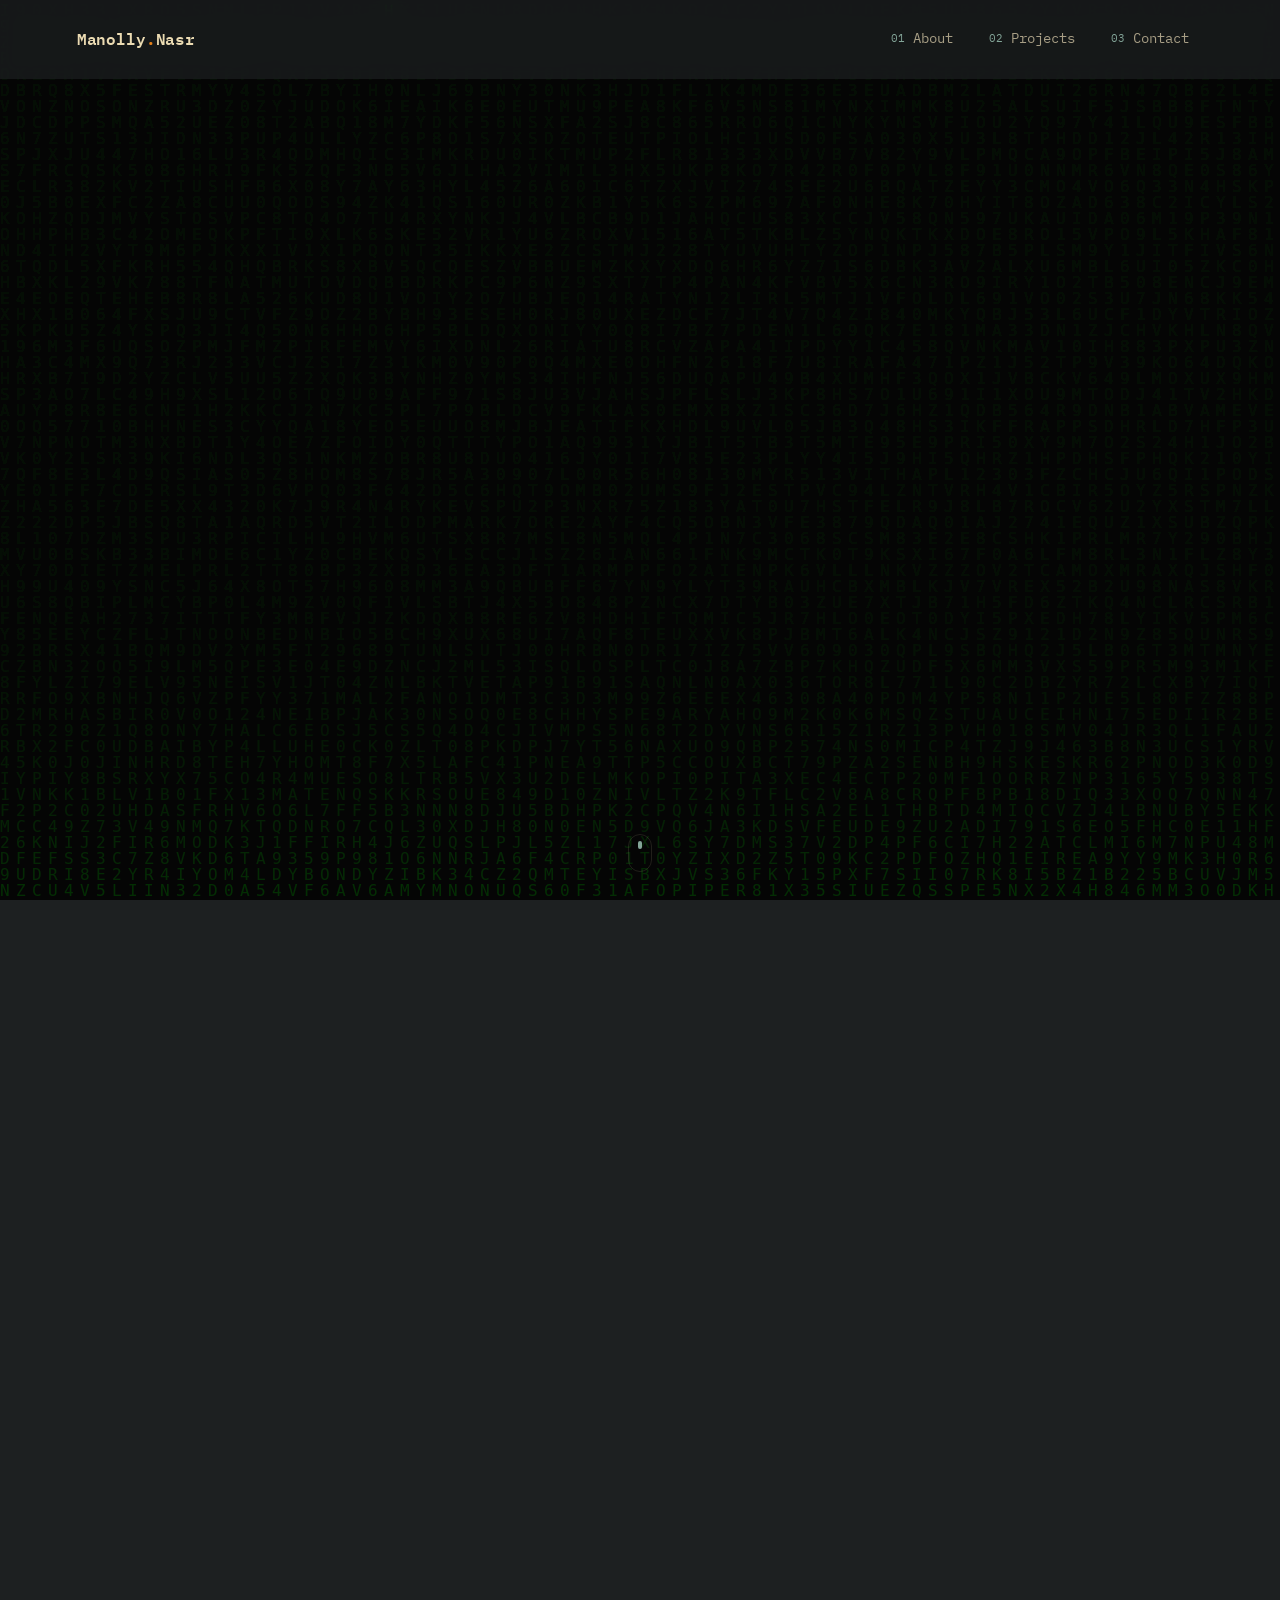
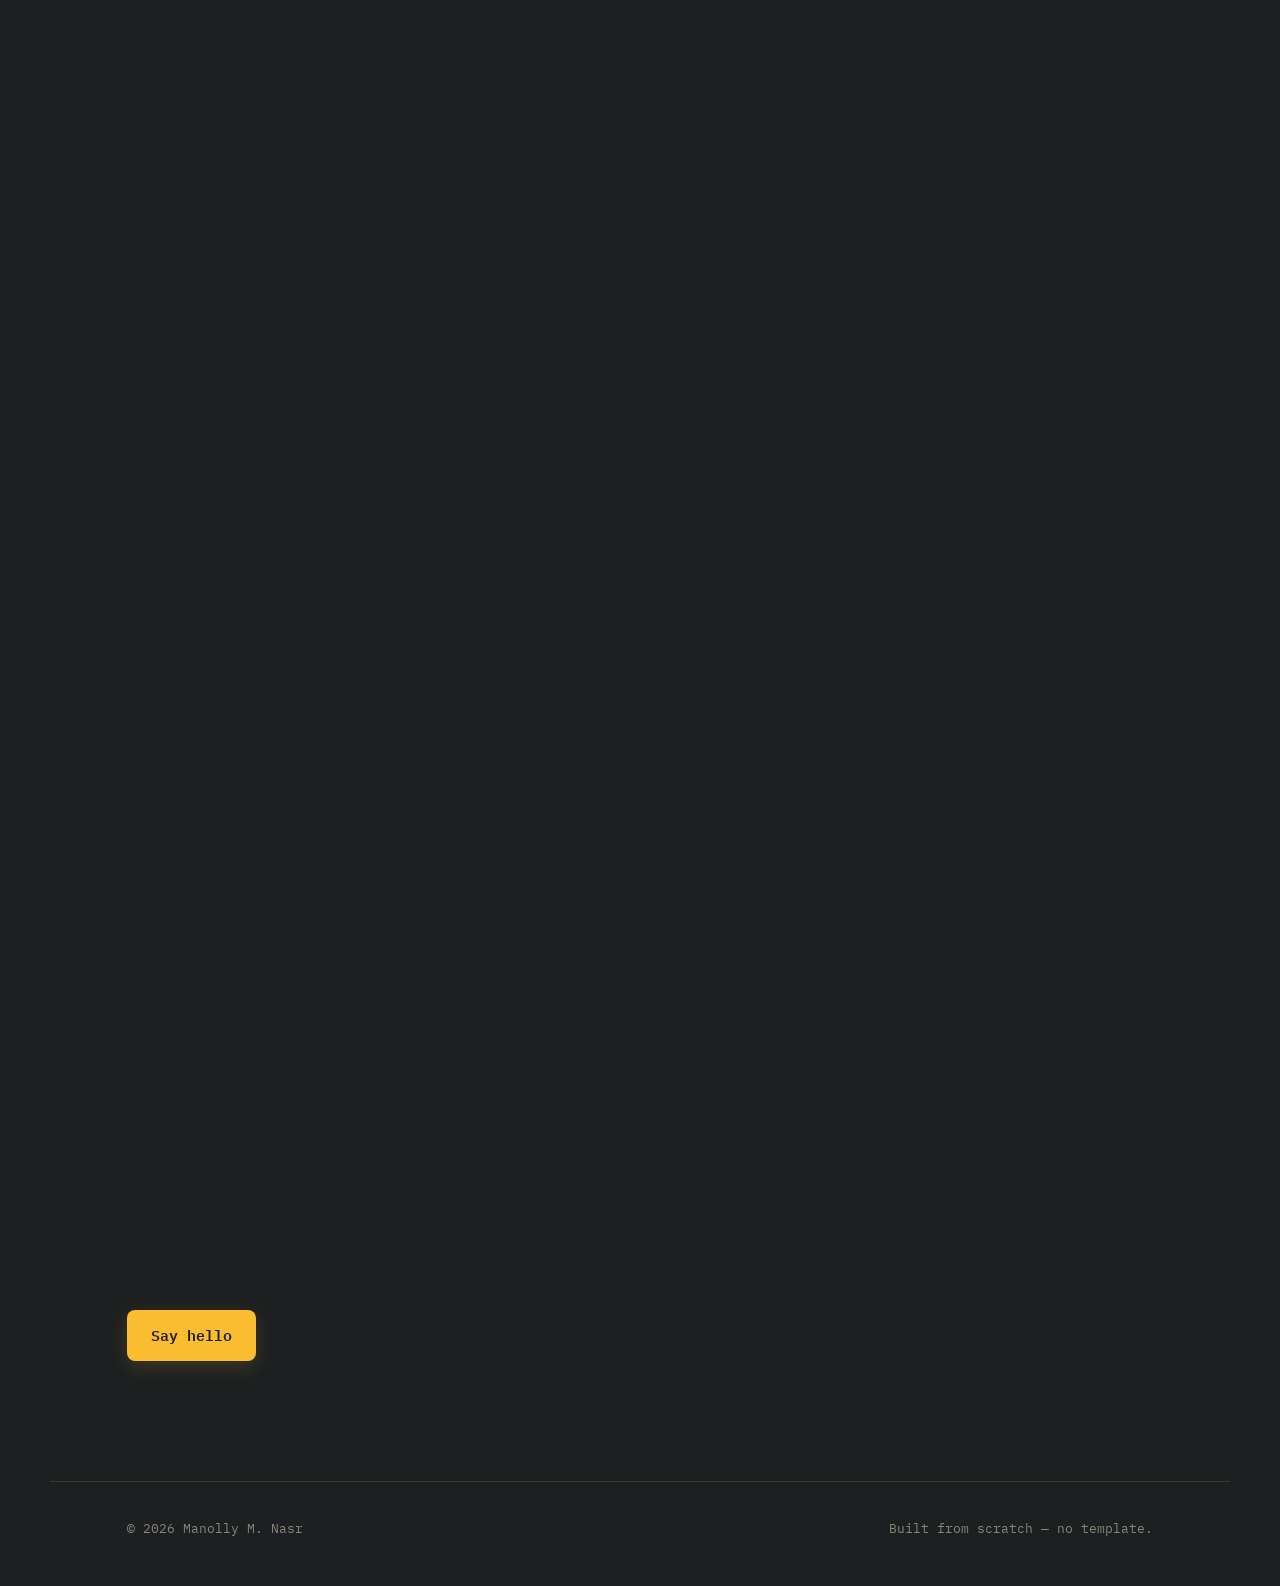
==== index.html @ 6a8e2284 "Update index.html" ====
<!DOCTYPE html>
<html lang="en">
<head>
<meta charset="UTF-8">
<meta name="viewport" content="width=device-width, initial-scale=1.0">
<title>Manolly M. Nasr — Frontend Developer</title>
<meta name="description" content="Portfolio of Manolly M. Nasr, a frontend developer focused on clean code, accessible interfaces, and interaction design.">
<link rel="preconnect" href="https://fonts.googleapis.com">
<link rel="preconnect" href="https://fonts.gstatic.com" crossorigin>
<link href="https://fonts.googleapis.com/css2?family=IBM+Plex+Mono:wght@400;500;600;700&family=IBM+Plex+Sans:wght@400;500;600&display=swap" rel="stylesheet">
<link rel="stylesheet" href="style.css">
</head>
<body>

<canvas id="bg-canvas"></canvas>

<a class="skip-link" href="#main">Skip to content</a>

<nav id="site-nav">
  <a href="#top" class="logo">Manolly<span class="accent">.</span>Nasr</a>
  <button class="nav-toggle" id="navToggle" aria-label="Toggle navigation" aria-expanded="false">
    <span></span><span></span><span></span>
  </button>
  <ul id="navLinks">
    <li><a href="#about"><span class="tag">01</span>About</a></li>
    <li><a href="#projects"><span class="tag">02</span>Projects</a></li>
    <li><a href="#contact"><span class="tag">03</span>Contact</a></li>
  </ul>
</nav>

<main id="main">

  <header class="hero" id="top">
    <div class="hero-inner">
      <div class="hero-copy" data-reveal>
        <span class="eyebrow">Frontend Developer</span>
        <h1>I build fast, accessible interfaces for the web.</h1>
        <p class="hero-sub">I'm Manolly M. Nasr. I care about the details most people never consciously notice — response time, tab order, code that still reads clearly six months later.</p>
        <div class="hero-actions">
          <a href="#projects" class="btn-primary">View my work</a>
          <a href="#contact" class="btn-ghost">Get in touch →</a>
        </div>
      </div>
      <div class="code-card" data-reveal aria-hidden="true">
        <div class="code-titlebar">
          <span class="dot red"></span><span class="dot yellow"></span><span class="dot green"></span>
          <span class="code-filename">about-me.js</span>
        </div>
        <pre class="code-body"><code><span class="c-kw">const</span> <span class="c-var">developer</span> = {
  <span class="c-prop">name</span>: <span class="c-str">"Manolly M. Nasr"</span>,
  <span class="c-prop">role</span>: <span class="c-str">"Frontend Developer"</span>,
  <span class="c-prop">focus</span>: [<span class="c-str">"React"</span>, <span class="c-str">"TypeScript"</span>, <span class="c-str">"Accessibility"</span>],
  <span class="c-prop">status</span>: <span class="c-str">"open to opportunities"</span>,
};</code><span class="cursor" aria-hidden="true"></span></pre>
      </div>
    </div>
    <div class="scroll-cue" aria-hidden="true"><span></span></div>
  </header>

  <section id="about" class="content-section">
    <div class="section-head" data-reveal>
      <span class="section-eyebrow">01 / About</span>
      <h2>A little about how I work.</h2>
    </div>

    <div class="about-grid">
      <p class="about-copy" data-reveal>
        I'm a frontend developer who enjoys turning ambiguous problems into interfaces that feel obvious in hindsight.
        I'm comfortable owning a feature end to end — from a rough design file to a component that's tested,
        responsive, and easy for the next developer to pick up. I like clean code, but I like shipping more:
        the two aren't in conflict when you're deliberate about it.
      </p>

      <div class="stack-card" data-reveal>
        <div class="code-titlebar">
          <span class="dot red"></span><span class="dot yellow"></span><span class="dot green"></span>
          <span class="code-filename">package.json</span>
        </div>
        <div class="stack-body">
          <p class="stack-label">// core stack</p>
          <ul class="tag-list">
            <li>JavaScript</li>
            <li>TypeScript</li>
            <li>React</li>
            <li>HTML5</li>
            <li>CSS / Sass</li>
            <li>Git</li>
          </ul>
          <p class="stack-label">// also comfortable with</p>
          <ul class="tag-list muted">
            <li>Node.js</li>
            <li>REST APIs</li>
            <li>Figma → code</li>
            <li>Testing (Jest)</li>
          </ul>
        </div>
      </div>
    </div>
  </section>

  <section id="projects" class="content-section">
    <div class="section-head" data-reveal>
      <span class="section-eyebrow">02 / Projects</span>
      <h2>Selected work.</h2>
      <p class="section-note">A few projects I've built or shipped. More on request.</p>
    </div>

    <div class="project-grid" data-reveal>

      <a href="M Power Company/m-power-solar.html" class="project-card">
        <div class="project-top">
          <span class="project-lang">Three.js · JS · CSS</span>
        </div>
        <h3>M Power Solar Systems</h3>
        <p>A 3D marketing site for a solar installation company, with a scroll-driven Three.js hero and a low-poly network background.</p>
        <span class="project-link">View project →</span>
      </a>
      <a href="Junelin/Junelin.html" class="project-card">
        <div class="project-top">
          <span class="project-lang">JS · CSS · HTML</span>
        </div>
        <h3>Junelin the Village</h3>
        <p>An elegant and responsive website for an event venue, featuring a dynamic gallery and smooth scroll animations.</p>
        <span class="project-link">View project →</span>
      </a>
      <a href="le paradis/paradis.html" class="project-card">
        <div class="project-top">
          <span class="project-lang">JS · CSS · HTML</span>
        </div>
        <h3>Le Paradis</h3>
        <p>A luxurious and responsive website for a fine dining restaurant, showcasing an exquisite menu and online reservation system.</p>
        <span class="project-link">View project →</span>
      </a>

  </section>

  <section id="contact" class="content-section">
    <div class="section-head" data-reveal>
      <span class="section-eyebrow">03 / Contact</span>
      <h2>Let's work together.</h2>
      <p class="section-note">Reach out directly, or find me on GitHub and LinkedIn.</p>
    </div>

    <div class="terminal-card" data-reveal>
      <div class="code-titlebar">
        <span class="dot red"></span><span class="dot yellow"></span><span class="dot green"></span>
        <span class="code-filename">contact.sh</span>
      </div>
      <div class="terminal-body">
        <p class="term-line"><span class="prompt">manolly@portfolio ~ %</span> contact --show</p>
        <p class="term-line"><span class="term-key">email</span><button class="term-value copy-btn" data-copy="manollynasr@gmail.com">manollynasr@gmail.com<span class="copy-hint">click to copy</span></button></p>
        <p class="term-line"><span class="term-key">github</span><a class="term-value" href="https://github.com/C0BRA961" target="_blank" rel="noopener">https://github.com/C0BRA961</a></p>
        <p class="term-line"><span class="term-key">linkedin</span><a class="term-value" href="https://www.linkedin.com/in/manolly-nasr-348015179/" target="_blank" rel="noopener">https://linkedin.com/in/ManollyNasr</a></p>
        <p class="term-line"><span class="prompt">manolly@portfolio ~ %</span> <span class="cursor inline" aria-hidden="true"></span></p>
      </div>
    </div>

    <a href="mailto:manollynasr@gmail.com" class="btn-primary contact-cta">Say hello</a>
  </section>
  
</main>

<footer>
  <span>© <span id="year"></span> Manolly M. Nasr</span>
  <span class="footer-note">Built from scratch — no template.</span>
</footer>

<div class="toast" id="toast" role="status" aria-live="polite">Copied to clipboard</div>

<script src="script.js"></script>
<script src="index.js"></script> 
</body>
</html>
---- style.css ----
:root{
  --bg: #1D2021;
  --bg-soft: #24272A;
  --panel: #282B2E;
  --line: rgba(235,219,178,0.12);
  --fg: #EBDBB2;
  --fg-dim: #A79E85;
  --muted: #8B8477;
  --gold: #FABD2F;
  --orange: #E5811A;
  --aqua: #83A598;
  --red: #FB4934;

  --font-display: 'IBM Plex Mono', monospace;
  --font-body: 'IBM Plex Sans', sans-serif;
  --font-mono: 'IBM Plex Mono', monospace;

  --maxw: 1180px;
}

*{margin:0; padding:0; box-sizing:border-box;}
html{scroll-behavior:smooth;}
body{
  background:var(--bg);
  color:var(--fg);
  font-family:var(--font-body);
  line-height:1.6;
  -webkit-font-smoothing:antialiased;
}
a{color:inherit; text-decoration:none;}
ul{list-style:none;}
img{max-width:100%; display:block;}

#bg-canvas {
  position: fixed;
  inset: 0;
  width: 100vw;
  height: 100vh;
  z-index: -1;
  pointer-events: none;
}

::selection{background:var(--gold); color:var(--bg);}

.skip-link{
  position:absolute; left:-9999px; top:0;
  background:var(--gold); color:var(--bg);
  padding:10px 16px; font-family:var(--font-mono); font-size:13px;
  z-index:200;
}
.skip-link:focus{left:16px; top:16px;}

:focus-visible{
  outline:2px solid var(--aqua);
  outline-offset:3px;
  border-radius:3px;
}

/* ---------- NAV ---------- */
#site-nav{
  position:fixed; top:0; left:0; right:0; z-index:100;
  display:flex; align-items:center; justify-content:space-between;
  padding:20px 6vw;
  background:rgba(29,32,33,0.7);
  backdrop-filter:blur(10px);
  -webkit-backdrop-filter:blur(10px);
  border-bottom:1px solid transparent;
  transition:border-color .3s ease, background .3s ease;
}
#site-nav.scrolled{
  border-bottom-color:var(--line);
  background:rgba(29,32,33,0.92);
}
.logo{
  font-family:var(--font-mono);
  font-weight:600;
  font-size:16px;
  letter-spacing:-0.01em;
}
.logo .accent{color:var(--orange);}

#navLinks{display:flex; gap:8px;}
#navLinks a{
  font-family:var(--font-mono);
  font-size:13.5px;
  color:var(--fg-dim);
  padding:8px 14px;
  border-radius:6px;
  display:flex; align-items:center; gap:8px;
  transition:color .2s ease, background .2s ease;
}
#navLinks a:hover{color:var(--fg); background:rgba(235,219,178,0.06);}
#navLinks .tag{color:var(--aqua); font-size:11px;}

.nav-toggle{
  display:none;
  flex-direction:column; gap:5px;
  background:none; border:none; cursor:pointer;
  padding:6px;
}
.nav-toggle span{width:22px; height:2px; background:var(--fg); display:block; transition:transform .25s ease, opacity .25s ease;}

@media (max-width:800px){
  .nav-toggle{display:flex;}
  #navLinks{
    position:fixed; top:64px; right:0; left:0;
    background:var(--bg-soft);
    flex-direction:column; gap:0;
    padding:12px 6vw 20px;
    border-bottom:1px solid var(--line);
    transform:translateY(-8px);
    opacity:0;
    pointer-events:none;
    transition:opacity .2s ease, transform .2s ease;
  }
  #navLinks.open{opacity:1; transform:translateY(0); pointer-events:auto;}
  #navLinks li{width:100%;}
  #navLinks a{padding:12px 6px;}
}

/* ---------- HERO ---------- */
.hero{
  min-height:100vh;
  display:flex;
  flex-direction:column;
  justify-content:center;
  padding:120px 6vw 60px;
  position:relative;
}
.hero-inner{
  max-width:var(--maxw);
  margin:0 auto;
  width:100%;
  display:grid;
  grid-template-columns:1.1fr 1fr;
  gap:64px;
  align-items:center;
}
.eyebrow{
  font-family:var(--font-mono);
  font-size:12.5px;
  letter-spacing:0.14em;
  text-transform:uppercase;
  color:var(--aqua);
  display:block;
  margin-bottom:22px;
}
h1{
  font-family:var(--font-display);
  font-weight:600;
  font-size:clamp(32px, 4.4vw, 54px);
  line-height:1.15;
  letter-spacing:-0.01em;
  margin-bottom:22px;
}
.hero-sub{
  font-size:16.5px;
  color:var(--fg-dim);
  max-width:460px;
  margin-bottom:36px;
}
.hero-actions{display:flex; gap:16px; flex-wrap:wrap;}

.btn-primary{
  font-family:var(--font-mono);
  font-weight:600;
  font-size:14.5px;
  background:var(--gold);
  color:var(--bg);
  padding:14px 24px;
  border-radius:8px;
  display:inline-block;
  transition:transform .2s ease, box-shadow .2s ease;
  box-shadow:0 6px 20px rgba(250,189,47,0.15);
}
.btn-primary:hover{transform:translateY(-2px); box-shadow:0 10px 26px rgba(250,189,47,0.25);}

.btn-ghost{
  font-family:var(--font-mono);
  font-size:14.5px;
  color:var(--fg);
  padding:14px 6px;
  border-bottom:1px solid var(--line);
  transition:border-color .2s ease, color .2s ease;
}
.btn-ghost:hover{border-color:var(--aqua); color:var(--aqua);}

/* ---------- CODE CARD (shared chrome) ---------- */
.code-card, .stack-card, .terminal-card{
  background:var(--panel);
  border:1px solid var(--line);
  border-radius:12px;
  overflow:hidden;
  box-shadow:0 20px 60px rgba(0,0,0,0.35);
}
.code-titlebar{
  display:flex; align-items:center; gap:8px;
  padding:12px 16px;
  background:var(--bg-soft);
  border-bottom:1px solid var(--line);
}
.dot{width:10px; height:10px; border-radius:50%;}
.dot.red{background:var(--red); opacity:0.75;}
.dot.yellow{background:var(--gold); opacity:0.75;}
.dot.green{background:var(--aqua); opacity:0.75;}
.code-filename{
  font-family:var(--font-mono);
  font-size:12px;
  color:var(--muted);
  margin-left:10px;
}

.code-body{
  padding:26px 22px;
  font-family:var(--font-mono);
  font-size:14px;
  line-height:1.75;
  overflow-x:auto;
  white-space:pre;
}
.c-kw{color:var(--orange);}
.c-var{color:var(--fg);}
.c-prop{color:var(--aqua);}
.c-str{color:var(--gold);}

.cursor{
  display:inline-block;
  width:8px; height:16px;
  background:var(--gold);
  margin-left:2px;
  vertical-align:middle;
  animation:blink 1.1s steps(1) infinite;
}
.cursor.inline{height:14px;}
@keyframes blink{ 50%{opacity:0;} }

@media (max-width:900px){
  .hero-inner{grid-template-columns:1fr; gap:40px;}
}

.scroll-cue{
  position:absolute; bottom:28px; left:50%; transform:translateX(-50%);
  width:24px; height:38px; border:1.5px solid var(--line); border-radius:14px;
}
.scroll-cue span{
  display:block; width:4px; height:8px; border-radius:2px;
  background:var(--aqua);
  margin:6px auto 0;
  animation:cue 1.8s ease-in-out infinite;
}
@keyframes cue{ 0%{opacity:1; transform:translateY(0);} 70%{opacity:0; transform:translateY(10px);} 100%{opacity:0;} }
@media (max-width:700px){ .scroll-cue{display:none;} }

/* ---------- SECTIONS ---------- */
.content-section{
  max-width:var(--maxw);
  margin:0 auto;
  padding:120px 6vw;
}
.section-head{margin-bottom:56px;}
.section-eyebrow{
  font-family:var(--font-mono);
  font-size:12.5px;
  letter-spacing:0.14em;
  text-transform:uppercase;
  color:var(--aqua);
  display:block;
  margin-bottom:14px;
}
.content-section h2{
  font-family:var(--font-display);
  font-weight:600;
  font-size:clamp(26px, 3.2vw, 38px);
  margin-bottom:10px;
}
.section-note{color:var(--fg-dim); font-size:15px; max-width:440px;}

/* ---------- ABOUT ---------- */
.about-grid{
  display:grid;
  grid-template-columns:1fr 1fr;
  gap:48px;
  align-items:start;
}
.about-copy{font-size:16px; color:var(--fg-dim); max-width:480px;}
.stack-body{padding:22px;}
.stack-label{
  font-family:var(--font-mono);
  font-size:12px;
  color:var(--muted);
  margin-bottom:12px;
}
.stack-body .stack-label:not(:first-child){margin-top:20px;}
.tag-list{display:flex; flex-wrap:wrap; gap:8px;}
.tag-list li{
  font-family:var(--font-mono);
  font-size:12.5px;
  padding:6px 12px;
  border-radius:6px;
  background:rgba(131,165,152,0.12);
  color:var(--aqua);
  border:1px solid rgba(131,165,152,0.25);
}
.tag-list.muted li{
  background:rgba(235,219,178,0.05);
  color:var(--fg-dim);
  border-color:var(--line);
}
@media (max-width:800px){ .about-grid{grid-template-columns:1fr;} }

/* ---------- PROJECTS ---------- */
.project-grid{
  display:grid;
  grid-template-columns:repeat(3, 1fr);
  gap:22px;
}
.project-card{
  background:var(--panel);
  border:1px solid var(--line);
  border-radius:12px;
  padding:26px;
  display:flex; flex-direction:column;
  transition:border-color .25s ease, transform .25s ease;
}
.project-card:not(.placeholder){cursor:pointer;}
.project-card:not(.placeholder):hover{
  border-color:rgba(250,189,47,0.4);
  transform:translateY(-4px);
}
.project-top{margin-bottom:20px;}
.project-lang{
  font-family:var(--font-mono);
  font-size:11.5px;
  color:var(--gold);
  letter-spacing:0.02em;
}
.project-card h3{
  font-family:var(--font-display);
  font-size:18px;
  font-weight:600;
  margin-bottom:10px;
}
.project-card p{
  font-size:14px;
  color:var(--fg-dim);
  line-height:1.6;
  flex:1;
}
.project-link{
  font-family:var(--font-mono);
  font-size:13px;
  color:var(--aqua);
  margin-top:18px;
}
.project-card.placeholder{
  border-style:dashed;
  border-color:var(--line);
}
.project-card.placeholder .project-lang{color:var(--muted);}
.project-card.placeholder h3{color:var(--fg-dim);}

@media (max-width:900px){ .project-grid{grid-template-columns:1fr 1fr;} }
@media (max-width:620px){ .project-grid{grid-template-columns:1fr;} }

/* ---------- TERMINAL / CONTACT ---------- */
.terminal-card{max-width:640px; margin-bottom:30px;}
.terminal-body{padding:22px 24px; font-family:var(--font-mono); font-size:14px;}
.term-line{
  display:flex; align-items:center; gap:14px;
  padding:6px 0;
  flex-wrap:wrap;
}
.prompt{color:var(--aqua);}
.term-key{
  color:var(--muted);
  min-width:70px;
  display:inline-block;
}
.term-value{
  color:var(--gold);
  border:none; background:none;
  font-family:var(--font-mono);
  font-size:14px;
  cursor:pointer;
  display:inline-flex; align-items:baseline; gap:10px;
  transition:color .2s ease;
}
a.term-value:hover, button.term-value:hover{color:var(--orange);}
.copy-hint{
  font-size:10.5px;
  color:var(--muted);
  opacity:0;
  transition:opacity .2s ease;
}
.copy-btn:hover .copy-hint{opacity:1;}

.contact-cta{margin-top:6px;}

/* ---------- FOOTER ---------- */
footer{
  display:flex; justify-content:space-between; align-items:center;
  flex-wrap:wrap; gap:10px;
  padding:36px 6vw 48px;
  max-width:var(--maxw);
  margin:0 auto;
  font-family:var(--font-mono);
  font-size:12.5px;
  color:var(--muted);
  border-top:1px solid var(--line);
}

/* ---------- TOAST ---------- */
.toast{
  position:fixed; bottom:28px; left:50%; transform:translateX(-50%) translateY(20px);
  background:var(--panel);
  border:1px solid var(--line);
  color:var(--fg);
  font-family:var(--font-mono);
  font-size:13px;
  padding:12px 20px;
  border-radius:8px;
  opacity:0;
  pointer-events:none;
  transition:opacity .25s ease, transform .25s ease;
  z-index:300;
}
.toast.show{opacity:1; transform:translateX(-50%) translateY(0);}

/* ---------- REVEAL ---------- */
[data-reveal]{
  opacity:0;
  transform:translateY(18px);
  transition:opacity .6s ease, transform .6s ease;
}
[data-reveal].in-view{opacity:1; transform:translateY(0);}

@media (prefers-reduced-motion: reduce){
  *{animation-duration:0.001ms !important; animation-iteration-count:1 !important; transition-duration:0.001ms !important;}
  [data-reveal]{opacity:1; transform:none;}
}
.mask-3d-wrap {
  perspective: 1200px;
  display: flex;
  justify-content: center;
  align-items: center;
  padding: 4rem 0;
}

.mask-3d-img {
  width: min(480px, 80%);
  transform-style: preserve-3d;
  will-change: transform, filter, opacity;
  filter: drop-shadow(0 0 0 rgba(255, 255, 255, 0));
  opacity: 0.4;
  transform: rotateY(-35deg) rotateX(10deg) translateZ(-100px) scale(0.9);
  transition: filter 0.4s ease-out;
}

/* class JS toggles once it's fully "activated" */
.mask-3d-img.is-active {
  filter: drop-shadow(0 0 25px rgba(255, 255, 255, 0.25));
}
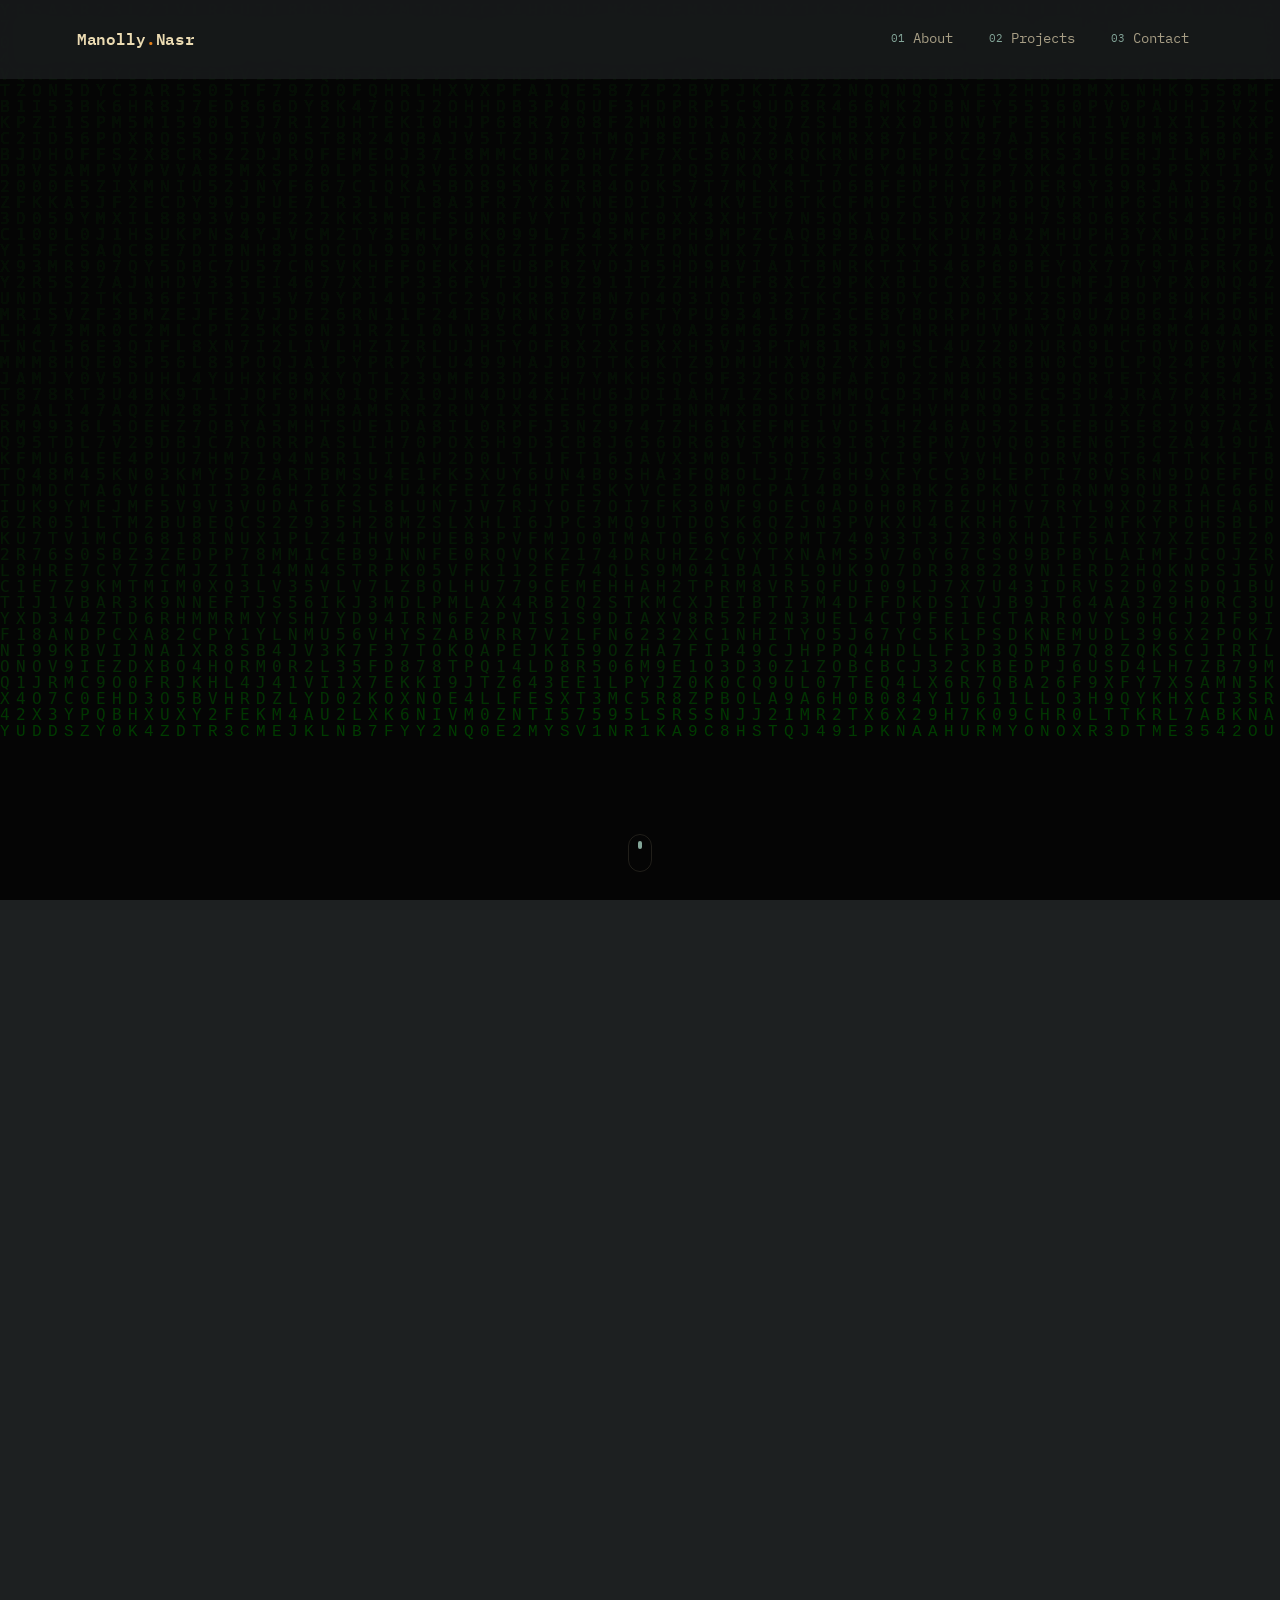
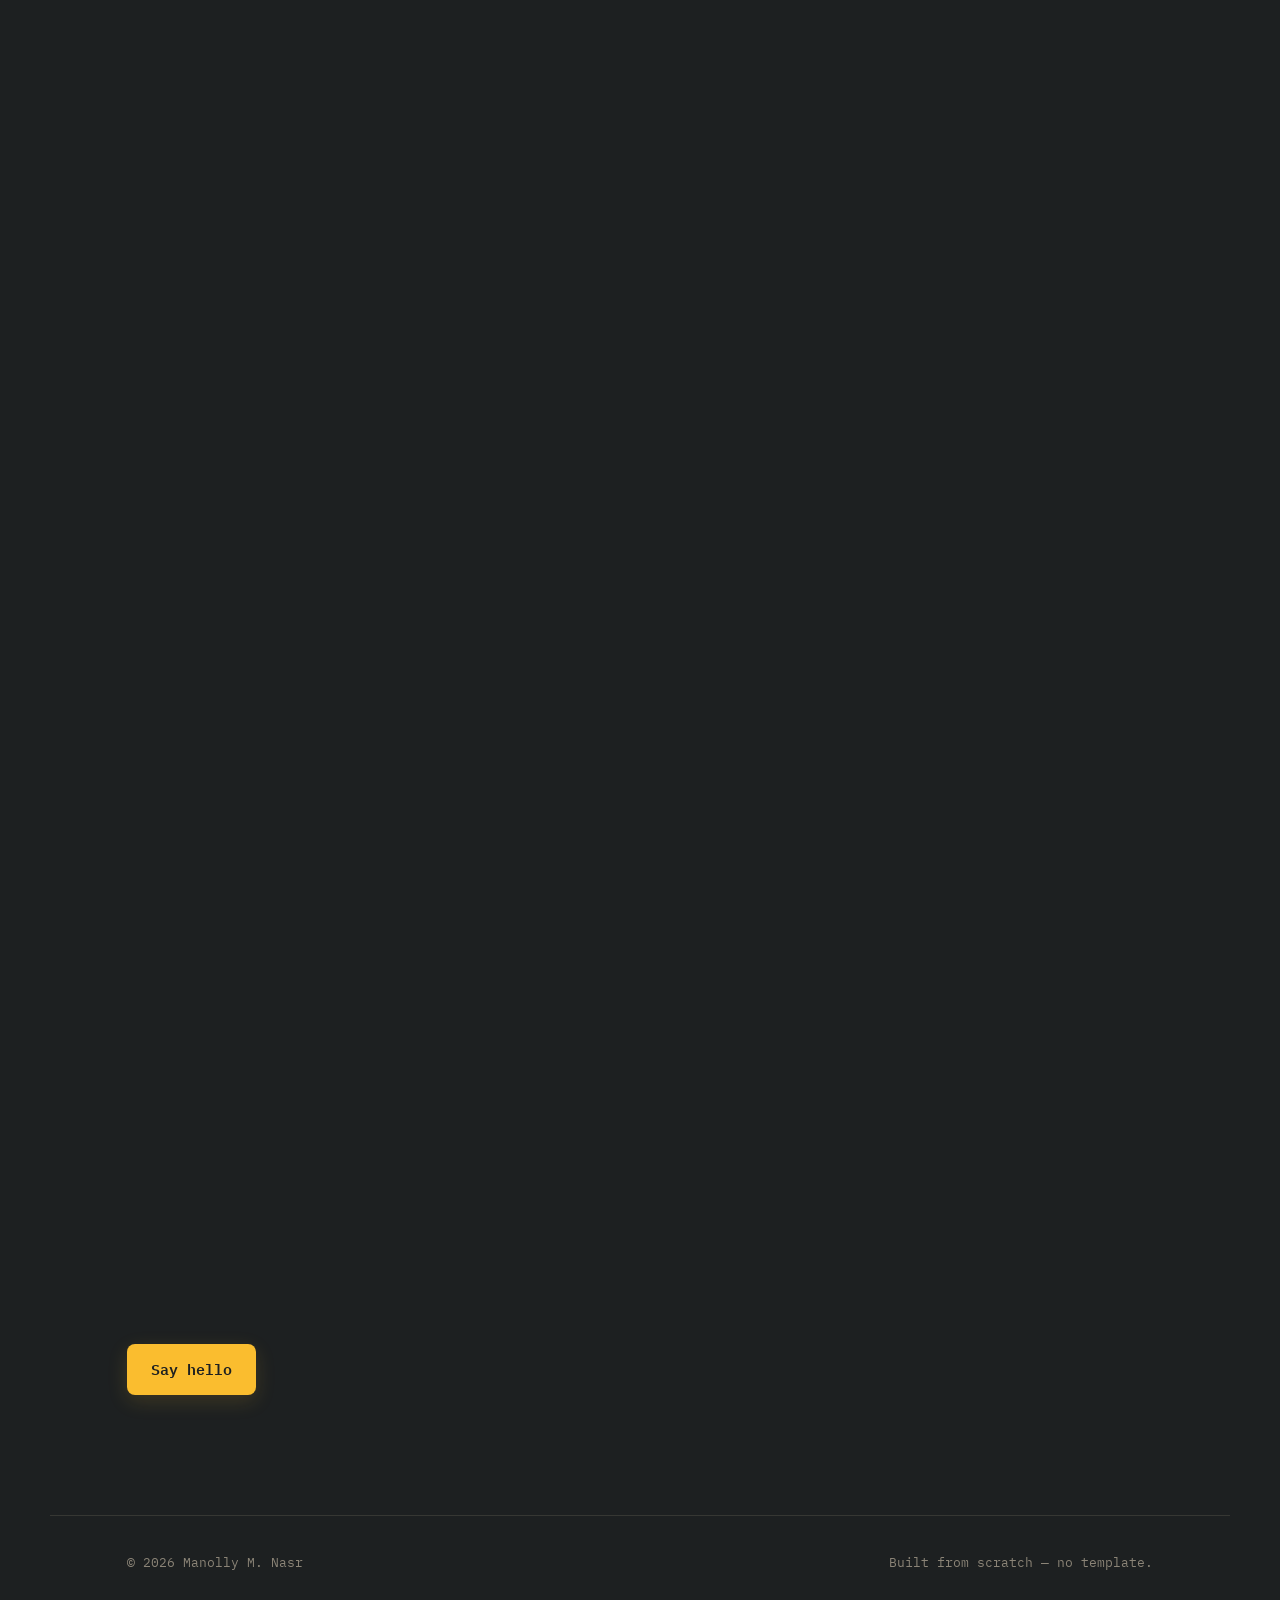
==== commit 0f43e914: "Update index.html" ====
--- a/index.html
+++ b/index.html
@@ -8,7 +8,470 @@
 <link rel="preconnect" href="https://fonts.googleapis.com">
 <link rel="preconnect" href="https://fonts.gstatic.com" crossorigin>
 <link href="https://fonts.googleapis.com/css2?family=IBM+Plex+Mono:wght@400;500;600;700&family=IBM+Plex+Sans:wght@400;500;600&display=swap" rel="stylesheet">
-<link rel="stylesheet" href="style.css">
+<style>
+  :root{
+    --bg: #1D2021;
+    --bg-soft: #24272A;
+    --panel: #282B2E;
+    --line: rgba(235,219,178,0.12);
+    --fg: #EBDBB2;
+    --fg-dim: #A79E85;
+    --muted: #8B8477;
+    --gold: #FABD2F;
+    --orange: #E5811A;
+    --aqua: #83A598;
+    --red: #FB4934;
+  
+    --font-display: 'IBM Plex Mono', monospace;
+    --font-body: 'IBM Plex Sans', sans-serif;
+    --font-mono: 'IBM Plex Mono', monospace;
+  
+    --maxw: 1180px;
+  }
+  
+  *{margin:0; padding:0; box-sizing:border-box;}
+  html{scroll-behavior:smooth;}
+  body{
+    background:var(--bg);
+    color:var(--fg);
+    font-family:var(--font-body);
+    line-height:1.6;
+    -webkit-font-smoothing:antialiased;
+  }
+  a{color:inherit; text-decoration:none;}
+  ul{list-style:none;}
+  img{max-width:100%; display:block;}
+  
+  #bg-canvas {
+    position: fixed;
+    inset: 0;
+    width: 100vw;
+    height: 100vh;
+    z-index: -1;
+    pointer-events: none;
+  }
+  
+  ::selection{background:var(--gold); color:var(--bg);}
+  
+  .skip-link{
+    position:absolute; left:-9999px; top:0;
+    background:var(--gold); color:var(--bg);
+    padding:10px 16px; font-family:var(--font-mono); font-size:13px;
+    z-index:200;
+  }
+  .skip-link:focus{left:16px; top:16px;}
+  
+  :focus-visible{
+    outline:2px solid var(--aqua);
+    outline-offset:3px;
+    border-radius:3px;
+  }
+  
+  /* ---------- NAV ---------- */
+  #site-nav{
+    position:fixed; top:0; left:0; right:0; z-index:100;
+    display:flex; align-items:center; justify-content:space-between;
+    padding:20px 6vw;
+    background:rgba(29,32,33,0.7);
+    backdrop-filter:blur(10px);
+    -webkit-backdrop-filter:blur(10px);
+    border-bottom:1px solid transparent;
+    transition:border-color .3s ease, background .3s ease;
+  }
+  #site-nav.scrolled{
+    border-bottom-color:var(--line);
+    background:rgba(29,32,33,0.92);
+  }
+  .logo{
+    font-family:var(--font-mono);
+    font-weight:600;
+    font-size:16px;
+    letter-spacing:-0.01em;
+  }
+  .logo .accent{color:var(--orange);}
+  
+  #navLinks{display:flex; gap:8px;}
+  #navLinks a{
+    font-family:var(--font-mono);
+    font-size:13.5px;
+    color:var(--fg-dim);
+    padding:8px 14px;
+    border-radius:6px;
+    display:flex; align-items:center; gap:8px;
+    transition:color .2s ease, background .2s ease;
+  }
+  #navLinks a:hover{color:var(--fg); background:rgba(235,219,178,0.06);}
+  #navLinks .tag{color:var(--aqua); font-size:11px;}
+  
+  .nav-toggle{
+    display:none;
+    flex-direction:column; gap:5px;
+    background:none; border:none; cursor:pointer;
+    padding:6px;
+  }
+  .nav-toggle span{width:22px; height:2px; background:var(--fg); display:block; transition:transform .25s ease, opacity .25s ease;}
+  
+  @media (max-width:800px){
+    .nav-toggle{display:flex;}
+    #navLinks{
+      position:fixed; top:64px; right:0; left:0;
+      background:var(--bg-soft);
+      flex-direction:column; gap:0;
+      padding:12px 6vw 20px;
+      border-bottom:1px solid var(--line);
+      transform:translateY(-8px);
+      opacity:0;
+      pointer-events:none;
+      transition:opacity .2s ease, transform .2s ease;
+    }
+    #navLinks.open{opacity:1; transform:translateY(0); pointer-events:auto;}
+    #navLinks li{width:100%;}
+    #navLinks a{padding:12px 6px;}
+  }
+  
+  /* ---------- HERO ---------- */
+  .hero{
+    min-height:100vh;
+    display:flex;
+    flex-direction:column;
+    justify-content:center;
+    padding:120px 6vw 60px;
+    position:relative;
+  }
+  .hero-inner{
+    max-width:var(--maxw);
+    margin:0 auto;
+    width:100%;
+    display:grid;
+    grid-template-columns:1.1fr 1fr;
+    gap:64px;
+    align-items:center;
+  }
+  .eyebrow{
+    font-family:var(--font-mono);
+    font-size:12.5px;
+    letter-spacing:0.14em;
+    text-transform:uppercase;
+    color:var(--aqua);
+    display:block;
+    margin-bottom:22px;
+  }
+  h1{
+    font-family:var(--font-display);
+    font-weight:600;
+    font-size:clamp(32px, 4.4vw, 54px);
+    line-height:1.15;
+    letter-spacing:-0.01em;
+    margin-bottom:22px;
+  }
+  .hero-sub{
+    font-size:16.5px;
+    color:var(--fg-dim);
+    max-width:460px;
+    margin-bottom:36px;
+  }
+  .hero-actions{display:flex; gap:16px; flex-wrap:wrap;}
+  
+  .btn-primary{
+    font-family:var(--font-mono);
+    font-weight:600;
+    font-size:14.5px;
+    background:var(--gold);
+    color:var(--bg);
+    padding:14px 24px;
+    border-radius:8px;
+    display:inline-block;
+    transition:transform .2s ease, box-shadow .2s ease;
+    box-shadow:0 6px 20px rgba(250,189,47,0.15);
+  }
+  .btn-primary:hover{transform:translateY(-2px); box-shadow:0 10px 26px rgba(250,189,47,0.25);}
+  
+  .btn-ghost{
+    font-family:var(--font-mono);
+    font-size:14.5px;
+    color:var(--fg);
+    padding:14px 6px;
+    border-bottom:1px solid var(--line);
+    transition:border-color .2s ease, color .2s ease;
+  }
+  .btn-ghost:hover{border-color:var(--aqua); color:var(--aqua);}
+  
+  /* ---------- CODE CARD (shared chrome) ---------- */
+  .code-card, .stack-card, .terminal-card{
+    background:var(--panel);
+    border:1px solid var(--line);
+    border-radius:12px;
+    overflow:hidden;
+    box-shadow:0 20px 60px rgba(0,0,0,0.35);
+  }
+  .code-titlebar{
+    display:flex; align-items:center; gap:8px;
+    padding:12px 16px;
+    background:var(--bg-soft);
+    border-bottom:1px solid var(--line);
+  }
+  .dot{width:10px; height:10px; border-radius:50%;}
+  .dot.red{background:var(--red); opacity:0.75;}
+  .dot.yellow{background:var(--gold); opacity:0.75;}
+  .dot.green{background:var(--aqua); opacity:0.75;}
+  .code-filename{
+    font-family:var(--font-mono);
+    font-size:12px;
+    color:var(--muted);
+    margin-left:10px;
+  }
+  
+  .code-body{
+    padding:26px 22px;
+    font-family:var(--font-mono);
+    font-size:14px;
+    line-height:1.75;
+    overflow-x:auto;
+    white-space:pre;
+  }
+  .c-kw{color:var(--orange);}
+  .c-var{color:var(--fg);}
+  .c-prop{color:var(--aqua);}
+  .c-str{color:var(--gold);}
+  
+  .cursor{
+    display:inline-block;
+    width:8px; height:16px;
+    background:var(--gold);
+    margin-left:2px;
+    vertical-align:middle;
+    animation:blink 1.1s steps(1) infinite;
+  }
+  .cursor.inline{height:14px;}
+  @keyframes blink{ 50%{opacity:0;} }
+  
+  @media (max-width:900px){
+    .hero-inner{grid-template-columns:1fr; gap:40px;}
+  }
+  
+  .scroll-cue{
+    position:absolute; bottom:28px; left:50%; transform:translateX(-50%);
+    width:24px; height:38px; border:1.5px solid var(--line); border-radius:14px;
+  }
+  .scroll-cue span{
+    display:block; width:4px; height:8px; border-radius:2px;
+    background:var(--aqua);
+    margin:6px auto 0;
+    animation:cue 1.8s ease-in-out infinite;
+  }
+  @keyframes cue{ 0%{opacity:1; transform:translateY(0);} 70%{opacity:0; transform:translateY(10px);} 100%{opacity:0;} }
+  @media (max-width:700px){ .scroll-cue{display:none;} }
+  
+  /* ---------- SECTIONS ---------- */
+  .content-section{
+    max-width:var(--maxw);
+    margin:0 auto;
+    padding:120px 6vw;
+  }
+  .section-head{margin-bottom:56px;}
+  .section-eyebrow{
+    font-family:var(--font-mono);
+    font-size:12.5px;
+    letter-spacing:0.14em;
+    text-transform:uppercase;
+    color:var(--aqua);
+    display:block;
+    margin-bottom:14px;
+  }
+  .content-section h2{
+    font-family:var(--font-display);
+    font-weight:600;
+    font-size:clamp(26px, 3.2vw, 38px);
+    margin-bottom:10px;
+  }
+  .section-note{color:var(--fg-dim); font-size:15px; max-width:440px;}
+  
+  /* ---------- ABOUT ---------- */
+  .about-grid{
+    display:grid;
+    grid-template-columns:1fr 1fr;
+    gap:48px;
+    align-items:start;
+  }
+  .about-copy{font-size:16px; color:var(--fg-dim); max-width:480px;}
+  .stack-body{padding:22px;}
+  .stack-label{
+    font-family:var(--font-mono);
+    font-size:12px;
+    color:var(--muted);
+    margin-bottom:12px;
+  }
+  .stack-body .stack-label:not(:first-child){margin-top:20px;}
+  .tag-list{display:flex; flex-wrap:wrap; gap:8px;}
+  .tag-list li{
+    font-family:var(--font-mono);
+    font-size:12.5px;
+    padding:6px 12px;
+    border-radius:6px;
+    background:rgba(131,165,152,0.12);
+    color:var(--aqua);
+    border:1px solid rgba(131,165,152,0.25);
+  }
+  .tag-list.muted li{
+    background:rgba(235,219,178,0.05);
+    color:var(--fg-dim);
+    border-color:var(--line);
+  }
+  @media (max-width:800px){ .about-grid{grid-template-columns:1fr;} }
+  
+  /* ---------- PROJECTS ---------- */
+  .project-grid{
+    display:grid;
+    grid-template-columns:repeat(3, 1fr);
+    gap:22px;
+  }
+  .project-card{
+    background:var(--panel);
+    border:1px solid var(--line);
+    border-radius:12px;
+    padding:26px;
+    display:flex; flex-direction:column;
+    transition:border-color .25s ease, transform .25s ease;
+  }
+  .project-card:not(.placeholder){cursor:pointer;}
+  .project-card:not(.placeholder):hover{
+    border-color:rgba(250,189,47,0.4);
+    transform:translateY(-4px);
+  }
+  .project-top{margin-bottom:20px;}
+  .project-lang{
+    font-family:var(--font-mono);
+    font-size:11.5px;
+    color:var(--gold);
+    letter-spacing:0.02em;
+  }
+  .project-card h3{
+    font-family:var(--font-display);
+    font-size:18px;
+    font-weight:600;
+    margin-bottom:10px;
+  }
+  .project-card p{
+    font-size:14px;
+    color:var(--fg-dim);
+    line-height:1.6;
+    flex:1;
+  }
+  .project-link{
+    font-family:var(--font-mono);
+    font-size:13px;
+    color:var(--aqua);
+    margin-top:18px;
+  }
+  .project-card.placeholder{
+    border-style:dashed;
+    border-color:var(--line);
+  }
+  .project-card.placeholder .project-lang{color:var(--muted);}
+  .project-card.placeholder h3{color:var(--fg-dim);}
+  
+  @media (max-width:900px){ .project-grid{grid-template-columns:1fr 1fr;} }
+  @media (max-width:620px){ .project-grid{grid-template-columns:1fr;} }
+  
+  /* ---------- TERMINAL / CONTACT ---------- */
+  .terminal-card{max-width:640px; margin-bottom:30px;}
+  .terminal-body{padding:22px 24px; font-family:var(--font-mono); font-size:14px;}
+  .term-line{
+    display:flex; align-items:center; gap:14px;
+    padding:6px 0;
+    flex-wrap:wrap;
+  }
+  .prompt{color:var(--aqua);}
+  .term-key{
+    color:var(--muted);
+    min-width:70px;
+    display:inline-block;
+  }
+  .term-value{
+    color:var(--gold);
+    border:none; background:none;
+    font-family:var(--font-mono);
+    font-size:14px;
+    cursor:pointer;
+    display:inline-flex; align-items:baseline; gap:10px;
+    transition:color .2s ease;
+  }
+  a.term-value:hover, button.term-value:hover{color:var(--orange);}
+  .copy-hint{
+    font-size:10.5px;
+    color:var(--muted);
+    opacity:0;
+    transition:opacity .2s ease;
+  }
+  .copy-btn:hover .copy-hint{opacity:1;}
+  
+  .contact-cta{margin-top:6px;}
+  
+  /* ---------- FOOTER ---------- */
+  footer{
+    display:flex; justify-content:space-between; align-items:center;
+    flex-wrap:wrap; gap:10px;
+    padding:36px 6vw 48px;
+    max-width:var(--maxw);
+    margin:0 auto;
+    font-family:var(--font-mono);
+    font-size:12.5px;
+    color:var(--muted);
+    border-top:1px solid var(--line);
+  }
+  
+  /* ---------- TOAST ---------- */
+  .toast{
+    position:fixed; bottom:28px; left:50%; transform:translateX(-50%) translateY(20px);
+    background:var(--panel);
+    border:1px solid var(--line);
+    color:var(--fg);
+    font-family:var(--font-mono);
+    font-size:13px;
+    padding:12px 20px;
+    border-radius:8px;
+    opacity:0;
+    pointer-events:none;
+    transition:opacity .25s ease, transform .25s ease;
+    z-index:300;
+  }
+  .toast.show{opacity:1; transform:translateX(-50%) translateY(0);}
+  
+  /* ---------- REVEAL ---------- */
+  [data-reveal]{
+    opacity:0;
+    transform:translateY(18px);
+    transition:opacity .6s ease, transform .6s ease;
+  }
+  [data-reveal].in-view{opacity:1; transform:translateY(0);}
+  
+  @media (prefers-reduced-motion: reduce){
+    *{animation-duration:0.001ms !important; animation-iteration-count:1 !important; transition-duration:0.001ms !important;}
+    [data-reveal]{opacity:1; transform:none;}
+  }
+  .mask-3d-wrap {
+    perspective: 1200px;
+    display: flex;
+    justify-content: center;
+    align-items: center;
+    padding: 4rem 0;
+  }
+  
+  .mask-3d-img {
+    width: min(480px, 80%);
+    transform-style: preserve-3d;
+    will-change: transform, filter, opacity;
+    filter: drop-shadow(0 0 0 rgba(255, 255, 255, 0));
+    opacity: 0.4;
+    transform: rotateY(-35deg) rotateX(10deg) translateZ(-100px) scale(0.9);
+    transition: filter 0.4s ease-out;
+  }
+  
+  /* class JS toggles once it's fully "activated" */
+  .mask-3d-img.is-active {
+    filter: drop-shadow(0 0 25px rgba(255, 255, 255, 0.25));
+  }
+</style>
 </head>
 <body>
 
@@ -151,6 +614,7 @@
         <p class="term-line"><span class="term-key">email</span><button class="term-value copy-btn" data-copy="manollynasr@gmail.com">manollynasr@gmail.com<span class="copy-hint">click to copy</span></button></p>
         <p class="term-line"><span class="term-key">github</span><a class="term-value" href="https://github.com/C0BRA961" target="_blank" rel="noopener">https://github.com/C0BRA961</a></p>
         <p class="term-line"><span class="term-key">linkedin</span><a class="term-value" href="https://www.linkedin.com/in/manolly-nasr-348015179/" target="_blank" rel="noopener">https://linkedin.com/in/ManollyNasr</a></p>
+        <p class="term-line"><span class="term-key">whatsapp</span><a class="term-value" href="https://wa.me/96170845745" target="_blank" rel="noopener">Click here to chat with me</a></p>
         <p class="term-line"><span class="prompt">manolly@portfolio ~ %</span> <span class="cursor inline" aria-hidden="true"></span></p>
       </div>
     </div>
@@ -168,6 +632,8 @@
 <div class="toast" id="toast" role="status" aria-live="polite">Copied to clipboard</div>
 
 <script src="script.js"></script>
-<script src="index.js"></script> 
+<script src="index.js"></script>
+<script src="main.js"></script> 
+
 </body>
 </html>
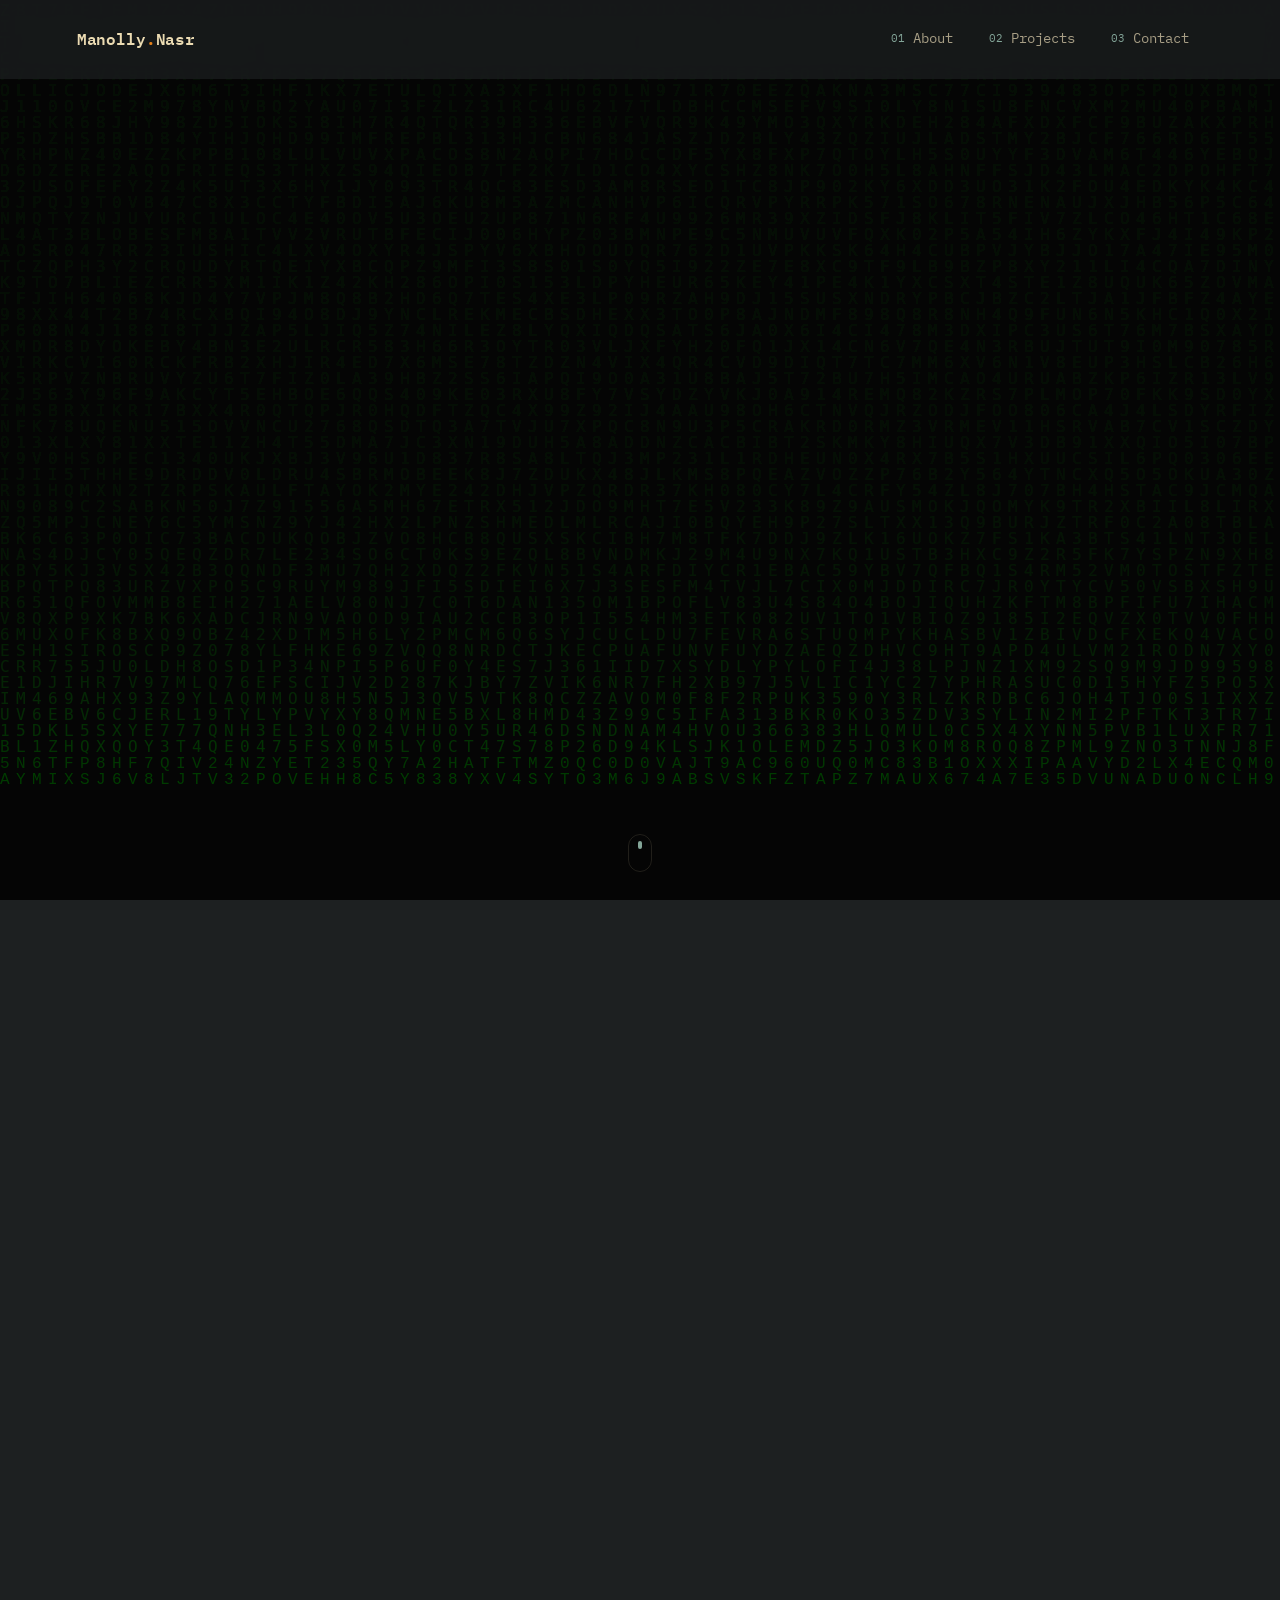
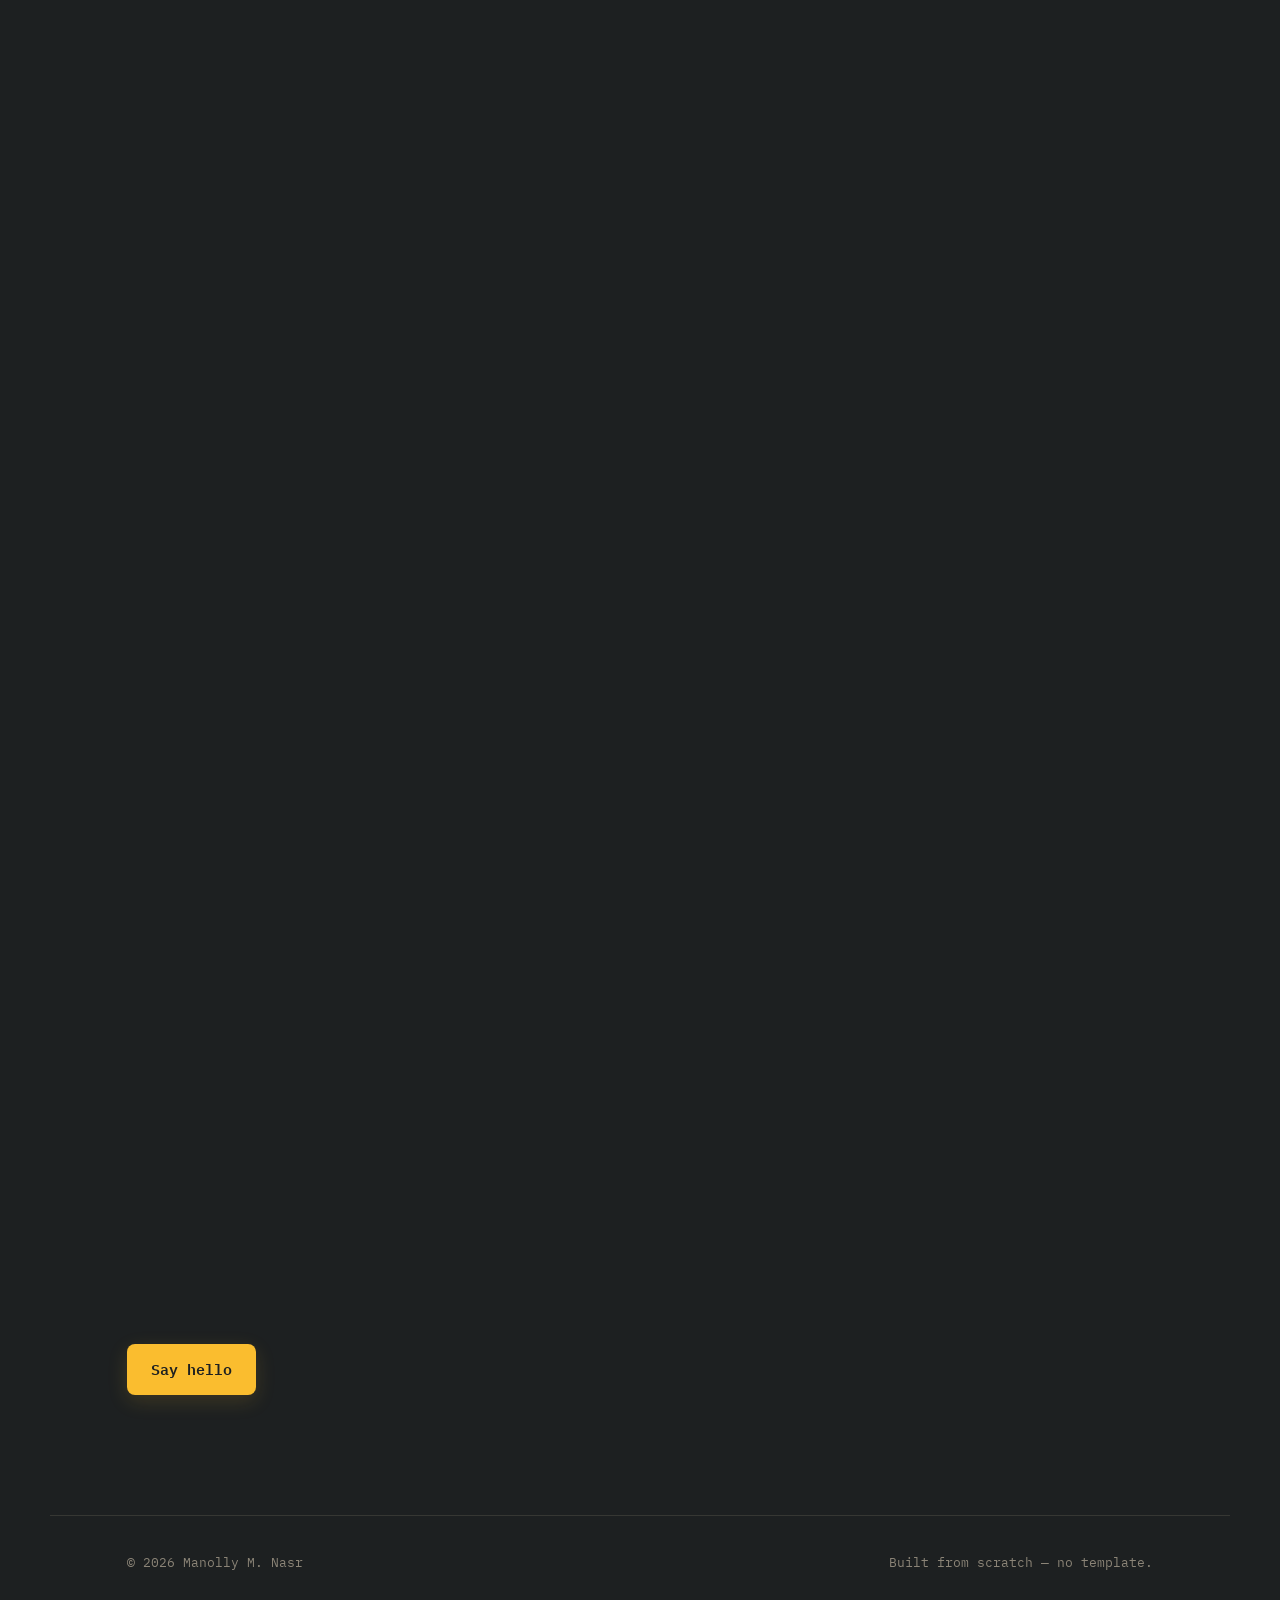
==== commit 906d3262: "Update index.html" ====
--- a/index.html
+++ b/index.html
@@ -633,7 +633,7 @@
 
 <script src="script.js"></script>
 <script src="index.js"></script>
-<script src="main.js"></script> 
+
 
 </body>
 </html>
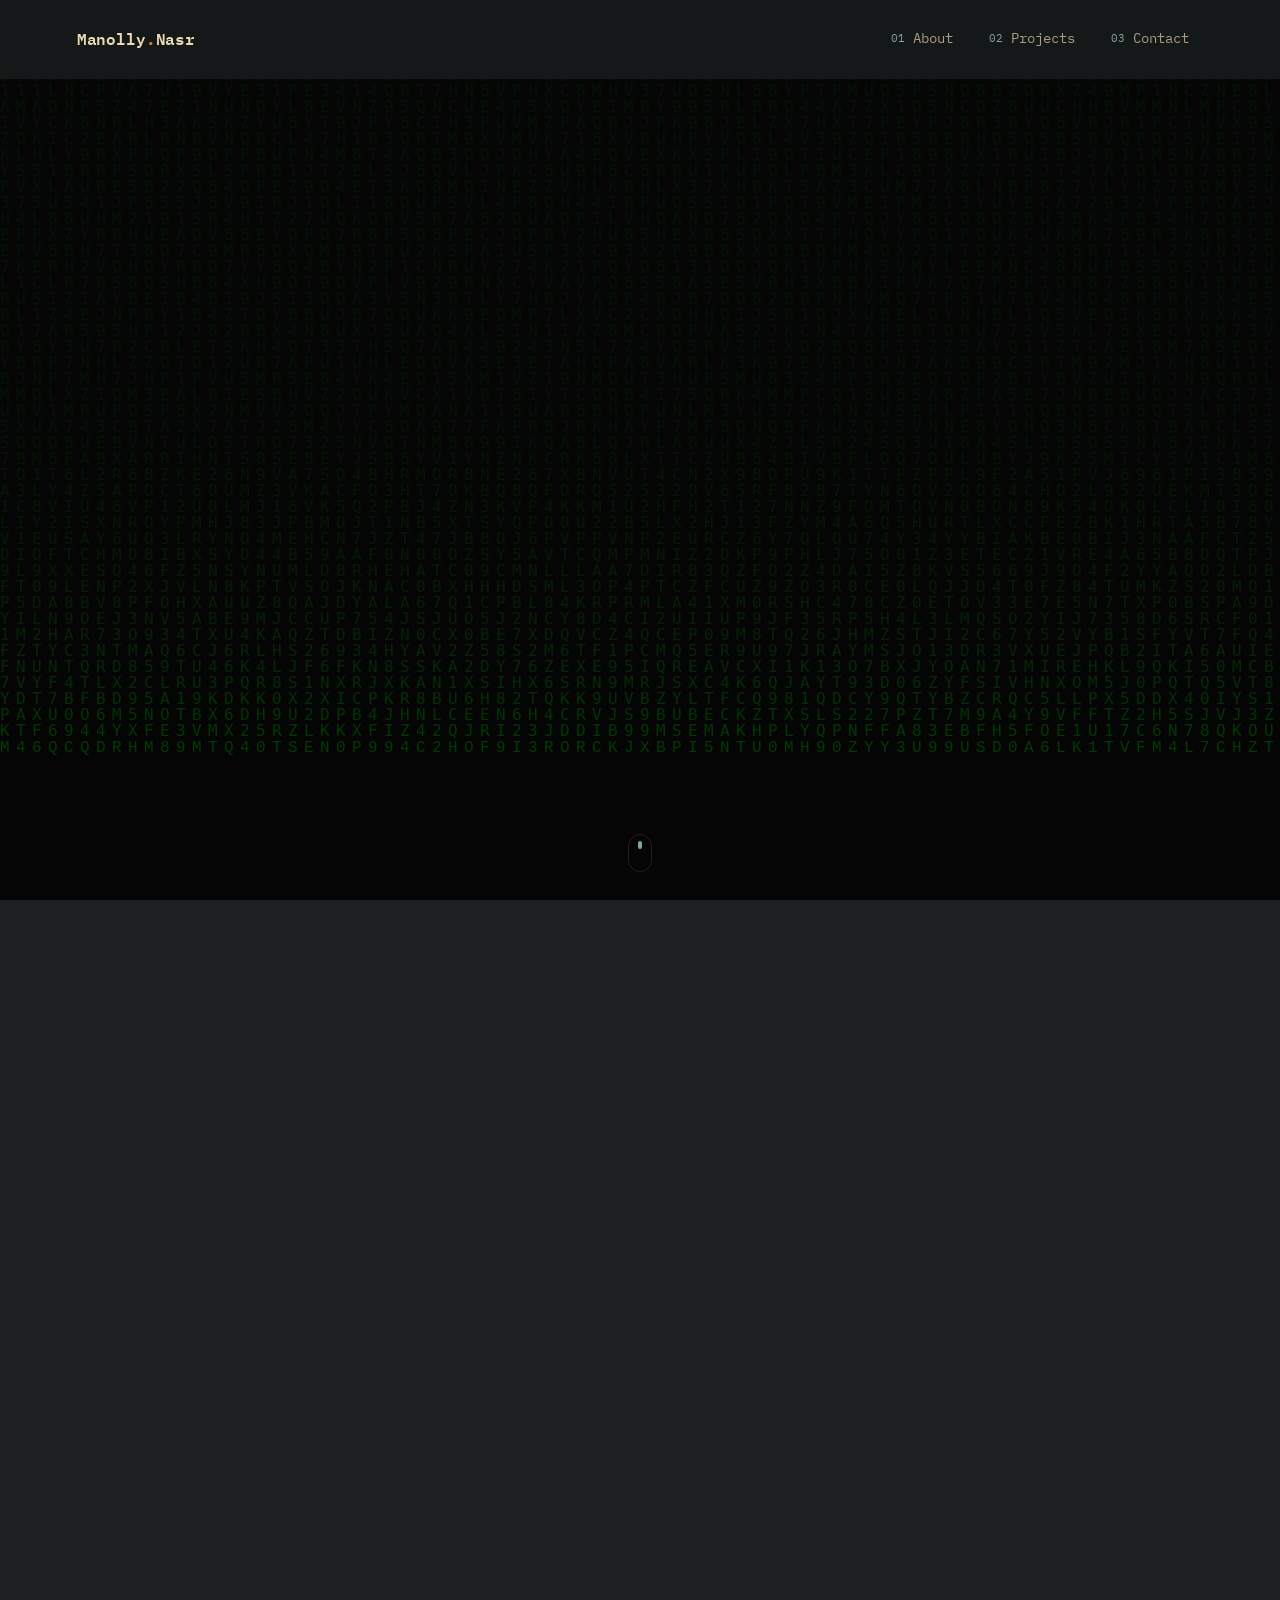
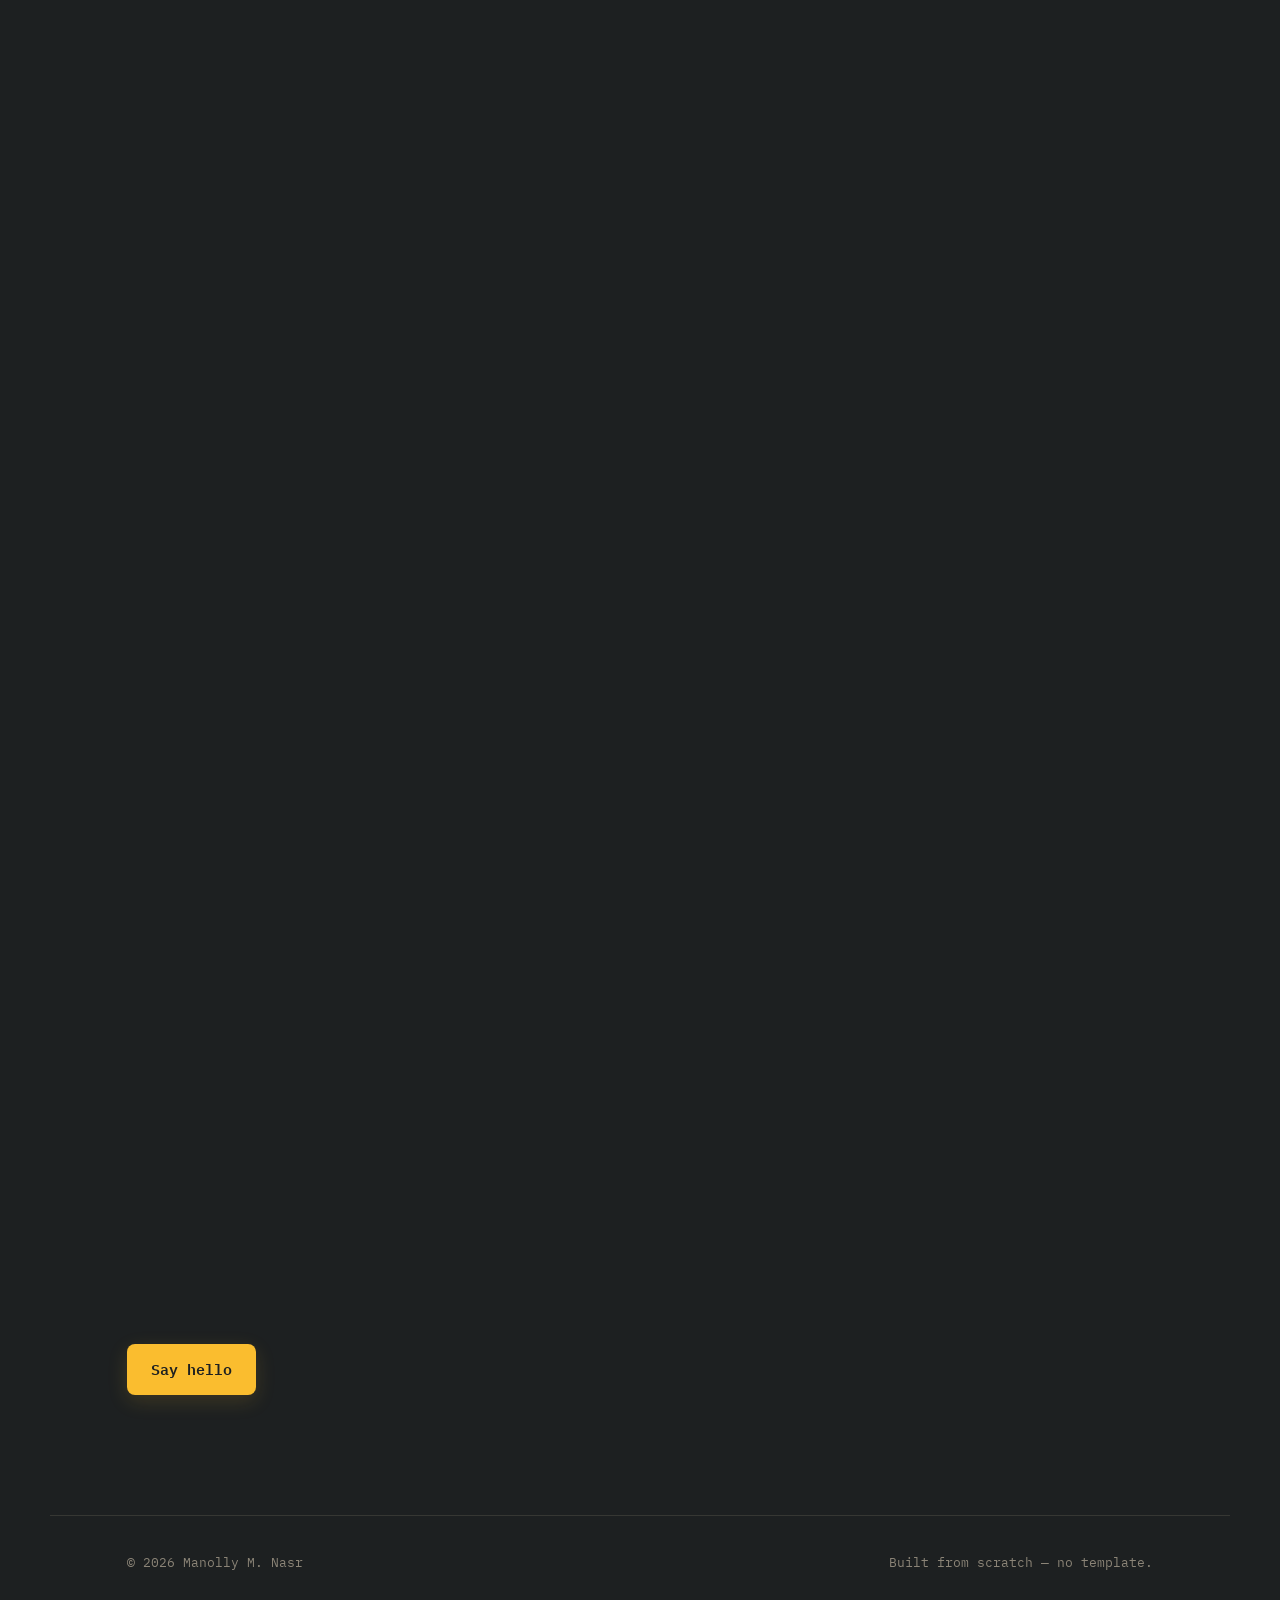
==== commit be297c8a: "Fix: Remove embedded CSS, link external stylesheet, and fix folder paths with URL encoding for space" ====
--- a/index.html
+++ b/index.html
@@ -1,639 +1,175 @@
-<!DOCTYPE html>
-<html lang="en">
-<head>
-<meta charset="UTF-8">
-<meta name="viewport" content="width=device-width, initial-scale=1.0">
-<title>Manolly M. Nasr — Frontend Developer</title>
-<meta name="description" content="Portfolio of Manolly M. Nasr, a frontend developer focused on clean code, accessible interfaces, and interaction design.">
-<link rel="preconnect" href="https://fonts.googleapis.com">
-<link rel="preconnect" href="https://fonts.gstatic.com" crossorigin>
-<link href="https://fonts.googleapis.com/css2?family=IBM+Plex+Mono:wght@400;500;600;700&family=IBM+Plex+Sans:wght@400;500;600&display=swap" rel="stylesheet">
-<style>
-  :root{
-    --bg: #1D2021;
-    --bg-soft: #24272A;
-    --panel: #282B2E;
-    --line: rgba(235,219,178,0.12);
-    --fg: #EBDBB2;
-    --fg-dim: #A79E85;
-    --muted: #8B8477;
-    --gold: #FABD2F;
-    --orange: #E5811A;
-    --aqua: #83A598;
-    --red: #FB4934;
-  
-    --font-display: 'IBM Plex Mono', monospace;
-    --font-body: 'IBM Plex Sans', sans-serif;
-    --font-mono: 'IBM Plex Mono', monospace;
-  
-    --maxw: 1180px;
-  }
-  
-  *{margin:0; padding:0; box-sizing:border-box;}
-  html{scroll-behavior:smooth;}
-  body{
-    background:var(--bg);
-    color:var(--fg);
-    font-family:var(--font-body);
-    line-height:1.6;
-    -webkit-font-smoothing:antialiased;
-  }
-  a{color:inherit; text-decoration:none;}
-  ul{list-style:none;}
-  img{max-width:100%; display:block;}
-  
-  #bg-canvas {
-    position: fixed;
-    inset: 0;
-    width: 100vw;
-    height: 100vh;
-    z-index: -1;
-    pointer-events: none;
-  }
-  
-  ::selection{background:var(--gold); color:var(--bg);}
-  
-  .skip-link{
-    position:absolute; left:-9999px; top:0;
-    background:var(--gold); color:var(--bg);
-    padding:10px 16px; font-family:var(--font-mono); font-size:13px;
-    z-index:200;
-  }
-  .skip-link:focus{left:16px; top:16px;}
-  
-  :focus-visible{
-    outline:2px solid var(--aqua);
-    outline-offset:3px;
-    border-radius:3px;
-  }
-  
-  /* ---------- NAV ---------- */
-  #site-nav{
-    position:fixed; top:0; left:0; right:0; z-index:100;
-    display:flex; align-items:center; justify-content:space-between;
-    padding:20px 6vw;
-    background:rgba(29,32,33,0.7);
-    backdrop-filter:blur(10px);
-    -webkit-backdrop-filter:blur(10px);
-    border-bottom:1px solid transparent;
-    transition:border-color .3s ease, background .3s ease;
-  }
-  #site-nav.scrolled{
-    border-bottom-color:var(--line);
-    background:rgba(29,32,33,0.92);
-  }
-  .logo{
-    font-family:var(--font-mono);
-    font-weight:600;
-    font-size:16px;
-    letter-spacing:-0.01em;
-  }
-  .logo .accent{color:var(--orange);}
-  
-  #navLinks{display:flex; gap:8px;}
-  #navLinks a{
-    font-family:var(--font-mono);
-    font-size:13.5px;
-    color:var(--fg-dim);
-    padding:8px 14px;
-    border-radius:6px;
-    display:flex; align-items:center; gap:8px;
-    transition:color .2s ease, background .2s ease;
-  }
-  #navLinks a:hover{color:var(--fg); background:rgba(235,219,178,0.06);}
-  #navLinks .tag{color:var(--aqua); font-size:11px;}
-  
-  .nav-toggle{
-    display:none;
-    flex-direction:column; gap:5px;
-    background:none; border:none; cursor:pointer;
-    padding:6px;
-  }
-  .nav-toggle span{width:22px; height:2px; background:var(--fg); display:block; transition:transform .25s ease, opacity .25s ease;}
-  
-  @media (max-width:800px){
-    .nav-toggle{display:flex;}
-    #navLinks{
-      position:fixed; top:64px; right:0; left:0;
-      background:var(--bg-soft);
-      flex-direction:column; gap:0;
-      padding:12px 6vw 20px;
-      border-bottom:1px solid var(--line);
-      transform:translateY(-8px);
-      opacity:0;
-      pointer-events:none;
-      transition:opacity .2s ease, transform .2s ease;
-    }
-    #navLinks.open{opacity:1; transform:translateY(0); pointer-events:auto;}
-    #navLinks li{width:100%;}
-    #navLinks a{padding:12px 6px;}
-  }
-  
-  /* ---------- HERO ---------- */
-  .hero{
-    min-height:100vh;
-    display:flex;
-    flex-direction:column;
-    justify-content:center;
-    padding:120px 6vw 60px;
-    position:relative;
-  }
-  .hero-inner{
-    max-width:var(--maxw);
-    margin:0 auto;
-    width:100%;
-    display:grid;
-    grid-template-columns:1.1fr 1fr;
-    gap:64px;
-    align-items:center;
-  }
-  .eyebrow{
-    font-family:var(--font-mono);
-    font-size:12.5px;
-    letter-spacing:0.14em;
-    text-transform:uppercase;
-    color:var(--aqua);
-    display:block;
-    margin-bottom:22px;
-  }
-  h1{
-    font-family:var(--font-display);
-    font-weight:600;
-    font-size:clamp(32px, 4.4vw, 54px);
-    line-height:1.15;
-    letter-spacing:-0.01em;
-    margin-bottom:22px;
-  }
-  .hero-sub{
-    font-size:16.5px;
-    color:var(--fg-dim);
-    max-width:460px;
-    margin-bottom:36px;
-  }
-  .hero-actions{display:flex; gap:16px; flex-wrap:wrap;}
-  
-  .btn-primary{
-    font-family:var(--font-mono);
-    font-weight:600;
-    font-size:14.5px;
-    background:var(--gold);
-    color:var(--bg);
-    padding:14px 24px;
-    border-radius:8px;
-    display:inline-block;
-    transition:transform .2s ease, box-shadow .2s ease;
-    box-shadow:0 6px 20px rgba(250,189,47,0.15);
-  }
-  .btn-primary:hover{transform:translateY(-2px); box-shadow:0 10px 26px rgba(250,189,47,0.25);}
-  
-  .btn-ghost{
-    font-family:var(--font-mono);
-    font-size:14.5px;
-    color:var(--fg);
-    padding:14px 6px;
-    border-bottom:1px solid var(--line);
-    transition:border-color .2s ease, color .2s ease;
-  }
-  .btn-ghost:hover{border-color:var(--aqua); color:var(--aqua);}
-  
-  /* ---------- CODE CARD (shared chrome) ---------- */
-  .code-card, .stack-card, .terminal-card{
-    background:var(--panel);
-    border:1px solid var(--line);
-    border-radius:12px;
-    overflow:hidden;
-    box-shadow:0 20px 60px rgba(0,0,0,0.35);
-  }
-  .code-titlebar{
-    display:flex; align-items:center; gap:8px;
-    padding:12px 16px;
-    background:var(--bg-soft);
-    border-bottom:1px solid var(--line);
-  }
-  .dot{width:10px; height:10px; border-radius:50%;}
-  .dot.red{background:var(--red); opacity:0.75;}
-  .dot.yellow{background:var(--gold); opacity:0.75;}
-  .dot.green{background:var(--aqua); opacity:0.75;}
-  .code-filename{
-    font-family:var(--font-mono);
-    font-size:12px;
-    color:var(--muted);
-    margin-left:10px;
-  }
-  
-  .code-body{
-    padding:26px 22px;
-    font-family:var(--font-mono);
-    font-size:14px;
-    line-height:1.75;
-    overflow-x:auto;
-    white-space:pre;
-  }
-  .c-kw{color:var(--orange);}
-  .c-var{color:var(--fg);}
-  .c-prop{color:var(--aqua);}
-  .c-str{color:var(--gold);}
-  
-  .cursor{
-    display:inline-block;
-    width:8px; height:16px;
-    background:var(--gold);
-    margin-left:2px;
-    vertical-align:middle;
-    animation:blink 1.1s steps(1) infinite;
-  }
-  .cursor.inline{height:14px;}
-  @keyframes blink{ 50%{opacity:0;} }
-  
-  @media (max-width:900px){
-    .hero-inner{grid-template-columns:1fr; gap:40px;}
-  }
-  
-  .scroll-cue{
-    position:absolute; bottom:28px; left:50%; transform:translateX(-50%);
-    width:24px; height:38px; border:1.5px solid var(--line); border-radius:14px;
-  }
-  .scroll-cue span{
-    display:block; width:4px; height:8px; border-radius:2px;
-    background:var(--aqua);
-    margin:6px auto 0;
-    animation:cue 1.8s ease-in-out infinite;
-  }
-  @keyframes cue{ 0%{opacity:1; transform:translateY(0);} 70%{opacity:0; transform:translateY(10px);} 100%{opacity:0;} }
-  @media (max-width:700px){ .scroll-cue{display:none;} }
-  
-  /* ---------- SECTIONS ---------- */
-  .content-section{
-    max-width:var(--maxw);
-    margin:0 auto;
-    padding:120px 6vw;
-  }
-  .section-head{margin-bottom:56px;}
-  .section-eyebrow{
-    font-family:var(--font-mono);
-    font-size:12.5px;
-    letter-spacing:0.14em;
-    text-transform:uppercase;
-    color:var(--aqua);
-    display:block;
-    margin-bottom:14px;
-  }
-  .content-section h2{
-    font-family:var(--font-display);
-    font-weight:600;
-    font-size:clamp(26px, 3.2vw, 38px);
-    margin-bottom:10px;
-  }
-  .section-note{color:var(--fg-dim); font-size:15px; max-width:440px;}
-  
-  /* ---------- ABOUT ---------- */
-  .about-grid{
-    display:grid;
-    grid-template-columns:1fr 1fr;
-    gap:48px;
-    align-items:start;
-  }
-  .about-copy{font-size:16px; color:var(--fg-dim); max-width:480px;}
-  .stack-body{padding:22px;}
-  .stack-label{
-    font-family:var(--font-mono);
-    font-size:12px;
-    color:var(--muted);
-    margin-bottom:12px;
-  }
-  .stack-body .stack-label:not(:first-child){margin-top:20px;}
-  .tag-list{display:flex; flex-wrap:wrap; gap:8px;}
-  .tag-list li{
-    font-family:var(--font-mono);
-    font-size:12.5px;
-    padding:6px 12px;
-    border-radius:6px;
-    background:rgba(131,165,152,0.12);
-    color:var(--aqua);
-    border:1px solid rgba(131,165,152,0.25);
-  }
-  .tag-list.muted li{
-    background:rgba(235,219,178,0.05);
-    color:var(--fg-dim);
-    border-color:var(--line);
-  }
-  @media (max-width:800px){ .about-grid{grid-template-columns:1fr;} }
-  
-  /* ---------- PROJECTS ---------- */
-  .project-grid{
-    display:grid;
-    grid-template-columns:repeat(3, 1fr);
-    gap:22px;
-  }
-  .project-card{
-    background:var(--panel);
-    border:1px solid var(--line);
-    border-radius:12px;
-    padding:26px;
-    display:flex; flex-direction:column;
-    transition:border-color .25s ease, transform .25s ease;
-  }
-  .project-card:not(.placeholder){cursor:pointer;}
-  .project-card:not(.placeholder):hover{
-    border-color:rgba(250,189,47,0.4);
-    transform:translateY(-4px);
-  }
-  .project-top{margin-bottom:20px;}
-  .project-lang{
-    font-family:var(--font-mono);
-    font-size:11.5px;
-    color:var(--gold);
-    letter-spacing:0.02em;
-  }
-  .project-card h3{
-    font-family:var(--font-display);
-    font-size:18px;
-    font-weight:600;
-    margin-bottom:10px;
-  }
-  .project-card p{
-    font-size:14px;
-    color:var(--fg-dim);
-    line-height:1.6;
-    flex:1;
-  }
-  .project-link{
-    font-family:var(--font-mono);
-    font-size:13px;
-    color:var(--aqua);
-    margin-top:18px;
-  }
-  .project-card.placeholder{
-    border-style:dashed;
-    border-color:var(--line);
-  }
-  .project-card.placeholder .project-lang{color:var(--muted);}
-  .project-card.placeholder h3{color:var(--fg-dim);}
-  
-  @media (max-width:900px){ .project-grid{grid-template-columns:1fr 1fr;} }
-  @media (max-width:620px){ .project-grid{grid-template-columns:1fr;} }
-  
-  /* ---------- TERMINAL / CONTACT ---------- */
-  .terminal-card{max-width:640px; margin-bottom:30px;}
-  .terminal-body{padding:22px 24px; font-family:var(--font-mono); font-size:14px;}
-  .term-line{
-    display:flex; align-items:center; gap:14px;
-    padding:6px 0;
-    flex-wrap:wrap;
-  }
-  .prompt{color:var(--aqua);}
-  .term-key{
-    color:var(--muted);
-    min-width:70px;
-    display:inline-block;
-  }
-  .term-value{
-    color:var(--gold);
-    border:none; background:none;
-    font-family:var(--font-mono);
-    font-size:14px;
-    cursor:pointer;
-    display:inline-flex; align-items:baseline; gap:10px;
-    transition:color .2s ease;
-  }
-  a.term-value:hover, button.term-value:hover{color:var(--orange);}
-  .copy-hint{
-    font-size:10.5px;
-    color:var(--muted);
-    opacity:0;
-    transition:opacity .2s ease;
-  }
-  .copy-btn:hover .copy-hint{opacity:1;}
-  
-  .contact-cta{margin-top:6px;}
-  
-  /* ---------- FOOTER ---------- */
-  footer{
-    display:flex; justify-content:space-between; align-items:center;
-    flex-wrap:wrap; gap:10px;
-    padding:36px 6vw 48px;
-    max-width:var(--maxw);
-    margin:0 auto;
-    font-family:var(--font-mono);
-    font-size:12.5px;
-    color:var(--muted);
-    border-top:1px solid var(--line);
-  }
-  
-  /* ---------- TOAST ---------- */
-  .toast{
-    position:fixed; bottom:28px; left:50%; transform:translateX(-50%) translateY(20px);
-    background:var(--panel);
-    border:1px solid var(--line);
-    color:var(--fg);
-    font-family:var(--font-mono);
-    font-size:13px;
-    padding:12px 20px;
-    border-radius:8px;
-    opacity:0;
-    pointer-events:none;
-    transition:opacity .25s ease, transform .25s ease;
-    z-index:300;
-  }
-  .toast.show{opacity:1; transform:translateX(-50%) translateY(0);}
-  
-  /* ---------- REVEAL ---------- */
-  [data-reveal]{
-    opacity:0;
-    transform:translateY(18px);
-    transition:opacity .6s ease, transform .6s ease;
-  }
-  [data-reveal].in-view{opacity:1; transform:translateY(0);}
-  
-  @media (prefers-reduced-motion: reduce){
-    *{animation-duration:0.001ms !important; animation-iteration-count:1 !important; transition-duration:0.001ms !important;}
-    [data-reveal]{opacity:1; transform:none;}
-  }
-  .mask-3d-wrap {
-    perspective: 1200px;
-    display: flex;
-    justify-content: center;
-    align-items: center;
-    padding: 4rem 0;
-  }
-  
-  .mask-3d-img {
-    width: min(480px, 80%);
-    transform-style: preserve-3d;
-    will-change: transform, filter, opacity;
-    filter: drop-shadow(0 0 0 rgba(255, 255, 255, 0));
-    opacity: 0.4;
-    transform: rotateY(-35deg) rotateX(10deg) translateZ(-100px) scale(0.9);
-    transition: filter 0.4s ease-out;
-  }
-  
-  /* class JS toggles once it's fully "activated" */
-  .mask-3d-img.is-active {
-    filter: drop-shadow(0 0 25px rgba(255, 255, 255, 0.25));
-  }
-</style>
-</head>
-<body>
-
-<canvas id="bg-canvas"></canvas>
-
-<a class="skip-link" href="#main">Skip to content</a>
-
-<nav id="site-nav">
-  <a href="#top" class="logo">Manolly<span class="accent">.</span>Nasr</a>
-  <button class="nav-toggle" id="navToggle" aria-label="Toggle navigation" aria-expanded="false">
-    <span></span><span></span><span></span>
-  </button>
-  <ul id="navLinks">
-    <li><a href="#about"><span class="tag">01</span>About</a></li>
-    <li><a href="#projects"><span class="tag">02</span>Projects</a></li>
-    <li><a href="#contact"><span class="tag">03</span>Contact</a></li>
-  </ul>
-</nav>
-
-<main id="main">
-
-  <header class="hero" id="top">
-    <div class="hero-inner">
-      <div class="hero-copy" data-reveal>
-        <span class="eyebrow">Frontend Developer</span>
-        <h1>I build fast, accessible interfaces for the web.</h1>
-        <p class="hero-sub">I'm Manolly M. Nasr. I care about the details most people never consciously notice — response time, tab order, code that still reads clearly six months later.</p>
-        <div class="hero-actions">
-          <a href="#projects" class="btn-primary">View my work</a>
-          <a href="#contact" class="btn-ghost">Get in touch →</a>
-        </div>
-      </div>
-      <div class="code-card" data-reveal aria-hidden="true">
-        <div class="code-titlebar">
-          <span class="dot red"></span><span class="dot yellow"></span><span class="dot green"></span>
-          <span class="code-filename">about-me.js</span>
-        </div>
-        <pre class="code-body"><code><span class="c-kw">const</span> <span class="c-var">developer</span> = {
-  <span class="c-prop">name</span>: <span class="c-str">"Manolly M. Nasr"</span>,
-  <span class="c-prop">role</span>: <span class="c-str">"Frontend Developer"</span>,
-  <span class="c-prop">focus</span>: [<span class="c-str">"React"</span>, <span class="c-str">"TypeScript"</span>, <span class="c-str">"Accessibility"</span>],
-  <span class="c-prop">status</span>: <span class="c-str">"open to opportunities"</span>,
-};</code><span class="cursor" aria-hidden="true"></span></pre>
-      </div>
-    </div>
-    <div class="scroll-cue" aria-hidden="true"><span></span></div>
-  </header>
-
-  <section id="about" class="content-section">
-    <div class="section-head" data-reveal>
-      <span class="section-eyebrow">01 / About</span>
-      <h2>A little about how I work.</h2>
-    </div>
-
-    <div class="about-grid">
-      <p class="about-copy" data-reveal>
-        I'm a frontend developer who enjoys turning ambiguous problems into interfaces that feel obvious in hindsight.
-        I'm comfortable owning a feature end to end — from a rough design file to a component that's tested,
-        responsive, and easy for the next developer to pick up. I like clean code, but I like shipping more:
-        the two aren't in conflict when you're deliberate about it.
-      </p>
-
-      <div class="stack-card" data-reveal>
-        <div class="code-titlebar">
-          <span class="dot red"></span><span class="dot yellow"></span><span class="dot green"></span>
-          <span class="code-filename">package.json</span>
-        </div>
-        <div class="stack-body">
-          <p class="stack-label">// core stack</p>
-          <ul class="tag-list">
-            <li>JavaScript</li>
-            <li>TypeScript</li>
-            <li>React</li>
-            <li>HTML5</li>
-            <li>CSS / Sass</li>
-            <li>Git</li>
-          </ul>
-          <p class="stack-label">// also comfortable with</p>
-          <ul class="tag-list muted">
-            <li>Node.js</li>
-            <li>REST APIs</li>
-            <li>Figma → code</li>
-            <li>Testing (Jest)</li>
-          </ul>
-        </div>
-      </div>
-    </div>
-  </section>
-
-  <section id="projects" class="content-section">
-    <div class="section-head" data-reveal>
-      <span class="section-eyebrow">02 / Projects</span>
-      <h2>Selected work.</h2>
-      <p class="section-note">A few projects I've built or shipped. More on request.</p>
-    </div>
-
-    <div class="project-grid" data-reveal>
-
-      <a href="M Power Company/m-power-solar.html" class="project-card">
-        <div class="project-top">
-          <span class="project-lang">Three.js · JS · CSS</span>
-        </div>
-        <h3>M Power Solar Systems</h3>
-        <p>A 3D marketing site for a solar installation company, with a scroll-driven Three.js hero and a low-poly network background.</p>
-        <span class="project-link">View project →</span>
-      </a>
-      <a href="Junelin/Junelin.html" class="project-card">
-        <div class="project-top">
-          <span class="project-lang">JS · CSS · HTML</span>
-        </div>
-        <h3>Junelin the Village</h3>
-        <p>An elegant and responsive website for an event venue, featuring a dynamic gallery and smooth scroll animations.</p>
-        <span class="project-link">View project →</span>
-      </a>
-      <a href="le paradis/paradis.html" class="project-card">
-        <div class="project-top">
-          <span class="project-lang">JS · CSS · HTML</span>
-        </div>
-        <h3>Le Paradis</h3>
-        <p>A luxurious and responsive website for a fine dining restaurant, showcasing an exquisite menu and online reservation system.</p>
-        <span class="project-link">View project →</span>
-      </a>
-
-  </section>
-
-  <section id="contact" class="content-section">
-    <div class="section-head" data-reveal>
-      <span class="section-eyebrow">03 / Contact</span>
-      <h2>Let's work together.</h2>
-      <p class="section-note">Reach out directly, or find me on GitHub and LinkedIn.</p>
-    </div>
-
-    <div class="terminal-card" data-reveal>
-      <div class="code-titlebar">
-        <span class="dot red"></span><span class="dot yellow"></span><span class="dot green"></span>
-        <span class="code-filename">contact.sh</span>
-      </div>
-      <div class="terminal-body">
-        <p class="term-line"><span class="prompt">manolly@portfolio ~ %</span> contact --show</p>
-        <p class="term-line"><span class="term-key">email</span><button class="term-value copy-btn" data-copy="manollynasr@gmail.com">manollynasr@gmail.com<span class="copy-hint">click to copy</span></button></p>
-        <p class="term-line"><span class="term-key">github</span><a class="term-value" href="https://github.com/C0BRA961" target="_blank" rel="noopener">https://github.com/C0BRA961</a></p>
-        <p class="term-line"><span class="term-key">linkedin</span><a class="term-value" href="https://www.linkedin.com/in/manolly-nasr-348015179/" target="_blank" rel="noopener">https://linkedin.com/in/ManollyNasr</a></p>
-        <p class="term-line"><span class="term-key">whatsapp</span><a class="term-value" href="https://wa.me/96170845745" target="_blank" rel="noopener">Click here to chat with me</a></p>
-        <p class="term-line"><span class="prompt">manolly@portfolio ~ %</span> <span class="cursor inline" aria-hidden="true"></span></p>
-      </div>
-    </div>
-
-    <a href="mailto:manollynasr@gmail.com" class="btn-primary contact-cta">Say hello</a>
-  </section>
-  
-</main>
-
-<footer>
-  <span>© <span id="year"></span> Manolly M. Nasr</span>
-  <span class="footer-note">Built from scratch — no template.</span>
-</footer>
-
-<div class="toast" id="toast" role="status" aria-live="polite">Copied to clipboard</div>
-
-<script src="script.js"></script>
-<script src="index.js"></script>
-
-
-</body>
-</html>
+<!DOCTYPE html>
+<html lang="en">
+<head>
+<meta charset="UTF-8">
+<meta name="viewport" content="width=device-width, initial-scale=1.0">
+<title>Manolly M. Nasr — Frontend Developer</title>
+<meta name="description" content="Portfolio of Manolly M. Nasr, a frontend developer focused on clean code, accessible interfaces, and interaction design.">
+<link rel="preconnect" href="https://fonts.googleapis.com">
+<link rel="preconnect" href="https://fonts.gstatic.com" crossorigin>
+<link href="https://fonts.googleapis.com/css2?family=IBM+Plex+Mono:wght@400;500;600;700&family=IBM+Plex+Sans:wght@400;500;600&display=swap" rel="stylesheet">
+<link rel="stylesheet" href="style.css">
+</head>
+<body>
+
+<canvas id="bg-canvas"></canvas>
+
+<a class="skip-link" href="#main">Skip to content</a>
+
+<nav id="site-nav">
+  <a href="#top" class="logo">Manolly<span class="accent">.</span>Nasr</a>
+  <button class="nav-toggle" id="navToggle" aria-label="Toggle navigation" aria-expanded="false">
+    <span></span><span></span><span></span>
+  </button>
+  <ul id="navLinks">
+    <li><a href="#about"><span class="tag">01</span>About</a></li>
+    <li><a href="#projects"><span class="tag">02</span>Projects</a></li>
+    <li><a href="#contact"><span class="tag">03</span>Contact</a></li>
+  </ul>
+</nav>
+
+<main id="main">
+
+  <header class="hero" id="top">
+    <div class="hero-inner">
+      <div class="hero-copy" data-reveal>
+        <span class="eyebrow">Frontend Developer</span>
+        <h1>I build fast, accessible interfaces for the web.</h1>
+        <p class="hero-sub">I'm Manolly M. Nasr. I care about the details most people never consciously notice — response time, tab order, code that still reads clearly six months later.</p>
+        <div class="hero-actions">
+          <a href="#projects" class="btn-primary">View my work</a>
+          <a href="#contact" class="btn-ghost">Get in touch →</a>
+        </div>
+      </div>
+      <div class="code-card" data-reveal aria-hidden="true">
+        <div class="code-titlebar">
+          <span class="dot red"></span><span class="dot yellow"></span><span class="dot green"></span>
+          <span class="code-filename">about-me.js</span>
+        </div>
+        <pre class="code-body"><code><span class="c-kw">const</span> <span class="c-var">developer</span> = {
+  <span class="c-prop">name</span>: <span class="c-str">"Manolly M. Nasr"</span>,
+  <span class="c-prop">role</span>: <span class="c-str">"Frontend Developer"</span>,
+  <span class="c-prop">focus</span>: [<span class="c-str">"React"</span>, <span class="c-str">"TypeScript"</span>, <span class="c-str">"Accessibility"</span>],
+  <span class="c-prop">status</span>: <span class="c-str">"open to opportunities"</span>,
+};</code><span class="cursor" aria-hidden="true"></span></pre>
+      </div>
+    </div>
+    <div class="scroll-cue" aria-hidden="true"><span></span></div>
+  </header>
+
+  <section id="about" class="content-section">
+    <div class="section-head" data-reveal>
+      <span class="section-eyebrow">01 / About</span>
+      <h2>A little about how I work.</h2>
+    </div>
+
+    <div class="about-grid">
+      <p class="about-copy" data-reveal>
+        I'm a frontend developer who enjoys turning ambiguous problems into interfaces that feel obvious in hindsight.
+        I'm comfortable owning a feature end to end — from a rough design file to a component that's tested,
+        responsive, and easy for the next developer to pick up. I like clean code, but I like shipping more:
+        the two aren't in conflict when you're deliberate about it.
+      </p>
+
+      <div class="stack-card" data-reveal>
+        <div class="code-titlebar">
+          <span class="dot red"></span><span class="dot yellow"></span><span class="dot green"></span>
+          <span class="code-filename">package.json</span>
+        </div>
+        <div class="stack-body">
+          <p class="stack-label">// core stack</p>
+          <ul class="tag-list">
+            <li>JavaScript</li>
+            <li>TypeScript</li>
+            <li>React</li>
+            <li>HTML5</li>
+            <li>CSS / Sass</li>
+            <li>Git</li>
+          </ul>
+          <p class="stack-label">// also comfortable with</p>
+          <ul class="tag-list muted">
+            <li>Node.js</li>
+            <li>REST APIs</li>
+            <li>Figma → code</li>
+            <li>Testing (Jest)</li>
+          </ul>
+        </div>
+      </div>
+    </div>
+  </section>
+
+  <section id="projects" class="content-section">
+    <div class="section-head" data-reveal>
+      <span class="section-eyebrow">02 / Projects</span>
+      <h2>Selected work.</h2>
+      <p class="section-note">A few projects I've built or shipped. More on request.</p>
+    </div>
+
+    <div class="project-grid" data-reveal>
+
+      <a href="M%20Power%20Company/m-power-solar.html" class="project-card">
+        <div class="project-top">
+          <span class="project-lang">Three.js · JS · CSS</span>
+        </div>
+        <h3>M Power Solar Systems</h3>
+        <p>A 3D marketing site for a solar installation company, with a scroll-driven Three.js hero and a low-poly network background.</p>
+        <span class="project-link">View project →</span>
+      </a>
+      <a href="Junelin/Junelin.html" class="project-card">
+        <div class="project-top">
+          <span class="project-lang">JS · CSS · HTML</span>
+        </div>
+        <h3>Junelin the Village</h3>
+        <p>An elegant and responsive website for an event venue, featuring a dynamic gallery and smooth scroll animations.</p>
+        <span class="project-link">View project →</span>
+      </a>
+      <a href="Le%20Paradis/paradis.html" class="project-card">
+        <div class="project-top">
+          <span class="project-lang">JS · CSS · HTML</span>
+        </div>
+        <h3>Le Paradis</h3>
+        <p>A luxurious and responsive website for a fine dining restaurant, showcasing an exquisite menu and online reservation system.</p>
+        <span class="project-link">View project →</span>
+      </a>
+
+  </section>
+
+  <section id="contact" class="content-section">
+    <div class="section-head" data-reveal>
+      <span class="section-eyebrow">03 / Contact</span>
+      <h2>Let's work together.</h2>
+      <p class="section-note">Reach out directly, or find me on GitHub and LinkedIn.</p>
+    </div>
+
+    <div class="terminal-card" data-reveal>
+      <div class="code-titlebar">
+        <span class="dot red"></span><span class="dot yellow"></span><span class="dot green"></span>
+        <span class="code-filename">contact.sh</span>
+      </div>
+      <div class="terminal-body">
+        <p class="term-line"><span class="prompt">manolly@portfolio ~ %</span> contact --show</p>
+        <p class="term-line"><span class="term-key">email</span><button class="term-value copy-btn" data-copy="manollynasr@gmail.com">manollynasr@gmail.com<span class="copy-hint">click to copy</span></button></p>
+        <p class="term-line"><span class="term-key">github</span><a class="term-value" href="https://github.com/C0BRA961" target="_blank" rel="noopener">https://github.com/C0BRA961</a></p>
+        <p class="term-line"><span class="term-key">linkedin</span><a class="term-value" href="https://www.linkedin.com/in/manolly-nasr-348015179/" target="_blank" rel="noopener">https://linkedin.com/in/manolly-nasr-348015179/</a></p>
+        <p class="term-line"><span class="term-key">whatsapp</span><a class="term-value" href="https://wa.me/96170845745" target="_blank" rel="noopener">Click here to chat with me</a></p>
+        <p class="term-line"><span class="prompt">manolly@portfolio ~ %</span> <span class="cursor inline" aria-hidden="true"></span></p>
+      </div>
+    </div>
+
+    <a href="mailto:manollynasr@gmail.com" class="btn-primary contact-cta">Say hello</a>
+  </section>
+  
+</main>
+
+<footer>
+  <span>© <span id="year"></span> Manolly M. Nasr</span>
+  <span class="footer-note">Built from scratch — no template.</span>
+</footer>
+
+<div class="toast" id="toast" role="status" aria-live="polite">Copied to clipboard</div>
+
+<script src="script.js"></script>
+<script src="index.js"></script>
+
+</body>
+</html>
--- a/style.css
+++ b/style.css
@@ -0,0 +1,462 @@
+:root{
+  --bg: #1D2021;
+  --bg-soft: #24272A;
+  --panel: #282B2E;
+  --line: rgba(235,219,178,0.12);
+  --fg: #EBDBB2;
+  --fg-dim: #A79E85;
+  --muted: #8B8477;
+  --gold: #FABD2F;
+  --orange: #E5811A;
+  --aqua: #83A598;
+  --red: #FB4934;
+
+  --font-display: 'IBM Plex Mono', monospace;
+  --font-body: 'IBM Plex Sans', sans-serif;
+  --font-mono: 'IBM Plex Mono', monospace;
+
+  --maxw: 1180px;
+}
+
+*{margin:0; padding:0; box-sizing:border-box;}
+html{scroll-behavior:smooth;}
+body{
+  background:var(--bg);
+  color:var(--fg);
+  font-family:var(--font-body);
+  line-height:1.6;
+  -webkit-font-smoothing:antialiased;
+}
+a{color:inherit; text-decoration:none;}
+ul{list-style:none;}
+img{max-width:100%; display:block;}
+
+#bg-canvas {
+  position: fixed;
+  inset: 0;
+  width: 100vw;
+  height: 100vh;
+  z-index: -1;
+  pointer-events: none;
+}
+
+::selection{background:var(--gold); color:var(--bg);}
+
+.skip-link{
+  position:absolute; left:-9999px; top:0;
+  background:var(--gold); color:var(--bg);
+  padding:10px 16px; font-family:var(--font-mono); font-size:13px;
+  z-index:200;
+}
+.skip-link:focus{left:16px; top:16px;}
+
+:focus-visible{
+  outline:2px solid var(--aqua);
+  outline-offset:3px;
+  border-radius:3px;
+}
+
+/* ---------- NAV ---------- */
+#site-nav{
+  position:fixed; top:0; left:0; right:0; z-index:100;
+  display:flex; align-items:center; justify-content:space-between;
+  padding:20px 6vw;
+  background:rgba(29,32,33,0.7);
+  backdrop-filter:blur(10px);
+  -webkit-backdrop-filter:blur(10px);
+  border-bottom:1px solid transparent;
+  transition:border-color .3s ease, background .3s ease;
+}
+#site-nav.scrolled{
+  border-bottom-color:var(--line);
+  background:rgba(29,32,33,0.92);
+}
+.logo{
+  font-family:var(--font-mono);
+  font-weight:600;
+  font-size:16px;
+  letter-spacing:-0.01em;
+}
+.logo .accent{color:var(--orange);}
+
+#navLinks{display:flex; gap:8px;}
+#navLinks a{
+  font-family:var(--font-mono);
+  font-size:13.5px;
+  color:var(--fg-dim);
+  padding:8px 14px;
+  border-radius:6px;
+  display:flex; align-items:center; gap:8px;
+  transition:color .2s ease, background .2s ease;
+}
+#navLinks a:hover{color:var(--fg); background:rgba(235,219,178,0.06);}
+#navLinks .tag{color:var(--aqua); font-size:11px;}
+
+.nav-toggle{
+  display:none;
+  flex-direction:column; gap:5px;
+  background:none; border:none; cursor:pointer;
+  padding:6px;
+}
+.nav-toggle span{width:22px; height:2px; background:var(--fg); display:block; transition:transform .25s ease, opacity .25s ease;}
+
+@media (max-width:800px){
+  .nav-toggle{display:flex;}
+  #navLinks{
+    position:fixed; top:64px; right:0; left:0;
+    background:var(--bg-soft);
+    flex-direction:column; gap:0;
+    padding:12px 6vw 20px;
+    border-bottom:1px solid var(--line);
+    transform:translateY(-8px);
+    opacity:0;
+    pointer-events:none;
+    transition:opacity .2s ease, transform .2s ease;
+  }
+  #navLinks.open{opacity:1; transform:translateY(0); pointer-events:auto;}
+  #navLinks li{width:100%;}
+  #navLinks a{padding:12px 6px;}
+}
+
+/* ---------- HERO ---------- */
+.hero{
+  min-height:100vh;
+  display:flex;
+  flex-direction:column;
+  justify-content:center;
+  padding:120px 6vw 60px;
+  position:relative;
+}
+.hero-inner{
+  max-width:var(--maxw);
+  margin:0 auto;
+  width:100%;
+  display:grid;
+  grid-template-columns:1.1fr 1fr;
+  gap:64px;
+  align-items:center;
+}
+.eyebrow{
+  font-family:var(--font-mono);
+  font-size:12.5px;
+  letter-spacing:0.14em;
+  text-transform:uppercase;
+  color:var(--aqua);
+  display:block;
+  margin-bottom:22px;
+}
+h1{
+  font-family:var(--font-display);
+  font-weight:600;
+  font-size:clamp(32px, 4.4vw, 54px);
+  line-height:1.15;
+  letter-spacing:-0.01em;
+  margin-bottom:22px;
+}
+.hero-sub{
+  font-size:16.5px;
+  color:var(--fg-dim);
+  max-width:460px;
+  margin-bottom:36px;
+}
+.hero-actions{display:flex; gap:16px; flex-wrap:wrap;}
+
+.btn-primary{
+  font-family:var(--font-mono);
+  font-weight:600;
+  font-size:14.5px;
+  background:var(--gold);
+  color:var(--bg);
+  padding:14px 24px;
+  border-radius:8px;
+  display:inline-block;
+  transition:transform .2s ease, box-shadow .2s ease;
+  box-shadow:0 6px 20px rgba(250,189,47,0.15);
+}
+.btn-primary:hover{transform:translateY(-2px); box-shadow:0 10px 26px rgba(250,189,47,0.25);}
+
+.btn-ghost{
+  font-family:var(--font-mono);
+  font-size:14.5px;
+  color:var(--fg);
+  padding:14px 6px;
+  border-bottom:1px solid var(--line);
+  transition:border-color .2s ease, color .2s ease;
+}
+.btn-ghost:hover{border-color:var(--aqua); color:var(--aqua);}
+
+/* ---------- CODE CARD (shared chrome) ---------- */
+.code-card, .stack-card, .terminal-card{
+  background:var(--panel);
+  border:1px solid var(--line);
+  border-radius:12px;
+  overflow:hidden;
+  box-shadow:0 20px 60px rgba(0,0,0,0.35);
+}
+.code-titlebar{
+  display:flex; align-items:center; gap:8px;
+  padding:12px 16px;
+  background:var(--bg-soft);
+  border-bottom:1px solid var(--line);
+}
+.dot{width:10px; height:10px; border-radius:50%;}
+.dot.red{background:var(--red); opacity:0.75;}
+.dot.yellow{background:var(--gold); opacity:0.75;}
+.dot.green{background:var(--aqua); opacity:0.75;}
+.code-filename{
+  font-family:var(--font-mono);
+  font-size:12px;
+  color:var(--muted);
+  margin-left:10px;
+}
+
+.code-body{
+  padding:26px 22px;
+  font-family:var(--font-mono);
+  font-size:14px;
+  line-height:1.75;
+  overflow-x:auto;
+  white-space:pre;
+}
+.c-kw{color:var(--orange);}
+.c-var{color:var(--fg);}
+.c-prop{color:var(--aqua);}
+.c-str{color:var(--gold);}
+
+.cursor{
+  display:inline-block;
+  width:8px; height:16px;
+  background:var(--gold);
+  margin-left:2px;
+  vertical-align:middle;
+  animation:blink 1.1s steps(1) infinite;
+}
+.cursor.inline{height:14px;}
+@keyframes blink{ 50%{opacity:0;} }
+
+@media (max-width:900px){
+  .hero-inner{grid-template-columns:1fr; gap:40px;}
+}
+
+.scroll-cue{
+  position:absolute; bottom:28px; left:50%; transform:translateX(-50%);
+  width:24px; height:38px; border:1.5px solid var(--line); border-radius:14px;
+}
+.scroll-cue span{
+  display:block; width:4px; height:8px; border-radius:2px;
+  background:var(--aqua);
+  margin:6px auto 0;
+  animation:cue 1.8s ease-in-out infinite;
+}
+@keyframes cue{ 0%{opacity:1; transform:translateY(0);} 70%{opacity:0; transform:translateY(10px);} 100%{opacity:0;} }
+@media (max-width:700px){ .scroll-cue{display:none;} }
+
+/* ---------- SECTIONS ---------- */
+.content-section{
+  max-width:var(--maxw);
+  margin:0 auto;
+  padding:120px 6vw;
+}
+.section-head{margin-bottom:56px;}
+.section-eyebrow{
+  font-family:var(--font-mono);
+  font-size:12.5px;
+  letter-spacing:0.14em;
+  text-transform:uppercase;
+  color:var(--aqua);
+  display:block;
+  margin-bottom:14px;
+}
+.content-section h2{
+  font-family:var(--font-display);
+  font-weight:600;
+  font-size:clamp(26px, 3.2vw, 38px);
+  margin-bottom:10px;
+}
+.section-note{color:var(--fg-dim); font-size:15px; max-width:440px;}
+
+/* ---------- ABOUT ---------- */
+.about-grid{
+  display:grid;
+  grid-template-columns:1fr 1fr;
+  gap:48px;
+  align-items:start;
+}
+.about-copy{font-size:16px; color:var(--fg-dim); max-width:480px;}
+.stack-body{padding:22px;}
+.stack-label{
+  font-family:var(--font-mono);
+  font-size:12px;
+  color:var(--muted);
+  margin-bottom:12px;
+}
+.stack-body .stack-label:not(:first-child){margin-top:20px;}
+.tag-list{display:flex; flex-wrap:wrap; gap:8px;}
+.tag-list li{
+  font-family:var(--font-mono);
+  font-size:12.5px;
+  padding:6px 12px;
+  border-radius:6px;
+  background:rgba(131,165,152,0.12);
+  color:var(--aqua);
+  border:1px solid rgba(131,165,152,0.25);
+}
+.tag-list.muted li{
+  background:rgba(235,219,178,0.05);
+  color:var(--fg-dim);
+  border-color:var(--line);
+}
+@media (max-width:800px){ .about-grid{grid-template-columns:1fr;} }
+
+/* ---------- PROJECTS ---------- */
+.project-grid{
+  display:grid;
+  grid-template-columns:repeat(3, 1fr);
+  gap:22px;
+}
+.project-card{
+  background:var(--panel);
+  border:1px solid var(--line);
+  border-radius:12px;
+  padding:26px;
+  display:flex; flex-direction:column;
+  transition:border-color .25s ease, transform .25s ease;
+}
+.project-card:not(.placeholder){cursor:pointer;}
+.project-card:not(.placeholder):hover{
+  border-color:rgba(250,189,47,0.4);
+  transform:translateY(-4px);
+}
+.project-top{margin-bottom:20px;}
+.project-lang{
+  font-family:var(--font-mono);
+  font-size:11.5px;
+  color:var(--gold);
+  letter-spacing:0.02em;
+}
+.project-card h3{
+  font-family:var(--font-display);
+  font-size:18px;
+  font-weight:600;
+  margin-bottom:10px;
+}
+.project-card p{
+  font-size:14px;
+  color:var(--fg-dim);
+  line-height:1.6;
+  flex:1;
+}
+.project-link{
+  font-family:var(--font-mono);
+  font-size:13px;
+  color:var(--aqua);
+  margin-top:18px;
+}
+.project-card.placeholder{
+  border-style:dashed;
+  border-color:var(--line);
+}
+.project-card.placeholder .project-lang{color:var(--muted);}
+.project-card.placeholder h3{color:var(--fg-dim);}
+
+@media (max-width:900px){ .project-grid{grid-template-columns:1fr 1fr;} }
+@media (max-width:620px){ .project-grid{grid-template-columns:1fr;} }
+
+/* ---------- TERMINAL / CONTACT ---------- */
+.terminal-card{max-width:640px; margin-bottom:30px;}
+.terminal-body{padding:22px 24px; font-family:var(--font-mono); font-size:14px;}
+.term-line{
+  display:flex; align-items:center; gap:14px;
+  padding:6px 0;
+  flex-wrap:wrap;
+}
+.prompt{color:var(--aqua);}
+.term-key{
+  color:var(--muted);
+  min-width:70px;
+  display:inline-block;
+}
+.term-value{
+  color:var(--gold);
+  border:none; background:none;
+  font-family:var(--font-mono);
+  font-size:14px;
+  cursor:pointer;
+  display:inline-flex; align-items:baseline; gap:10px;
+  transition:color .2s ease;
+}
+a.term-value:hover, button.term-value:hover{color:var(--orange);}
+.copy-hint{
+  font-size:10.5px;
+  color:var(--muted);
+  opacity:0;
+  transition:opacity .2s ease;
+}
+.copy-btn:hover .copy-hint{opacity:1;}
+
+.contact-cta{margin-top:6px;}
+
+/* ---------- FOOTER ---------- */
+footer{
+  display:flex; justify-content:space-between; align-items:center;
+  flex-wrap:wrap; gap:10px;
+  padding:36px 6vw 48px;
+  max-width:var(--maxw);
+  margin:0 auto;
+  font-family:var(--font-mono);
+  font-size:12.5px;
+  color:var(--muted);
+  border-top:1px solid var(--line);
+}
+
+/* ---------- TOAST ---------- */
+.toast{
+  position:fixed; bottom:28px; left:50%; transform:translateX(-50%) translateY(20px);
+  background:var(--panel);
+  border:1px solid var(--line);
+  color:var(--fg);
+  font-family:var(--font-mono);
+  font-size:13px;
+  padding:12px 20px;
+  border-radius:8px;
+  opacity:0;
+  pointer-events:none;
+  transition:opacity .25s ease, transform .25s ease;
+  z-index:300;
+}
+.toast.show{opacity:1; transform:translateX(-50%) translateY(0);}
+
+/* ---------- REVEAL ---------- */
+[data-reveal]{
+  opacity:0;
+  transform:translateY(18px);
+  transition:opacity .6s ease, transform .6s ease;
+}
+[data-reveal].in-view{opacity:1; transform:translateY(0);}
+
+@media (prefers-reduced-motion: reduce){
+  *{animation-duration:0.001ms !important; animation-iteration-count:1 !important; transition-duration:0.001ms !important;}
+  [data-reveal]{opacity:1; transform:none;}
+}
+.mask-3d-wrap {
+  perspective: 1200px;
+  display: flex;
+  justify-content: center;
+  align-items: center;
+  padding: 4rem 0;
+}
+
+.mask-3d-img {
+  width: min(480px, 80%);
+  transform-style: preserve-3d;
+  will-change: transform, filter, opacity;
+  filter: drop-shadow(0 0 0 rgba(255, 255, 255, 0));
+  opacity: 0.4;
+  transform: rotateY(-35deg) rotateX(10deg) translateZ(-100px) scale(0.9);
+  transition: filter 0.4s ease-out;
+}
+
+/* class JS toggles once it's fully "activated" */
+.mask-3d-img.is-active {
+  filter: drop-shadow(0 0 25px rgba(255, 255, 255, 0.25));
+}
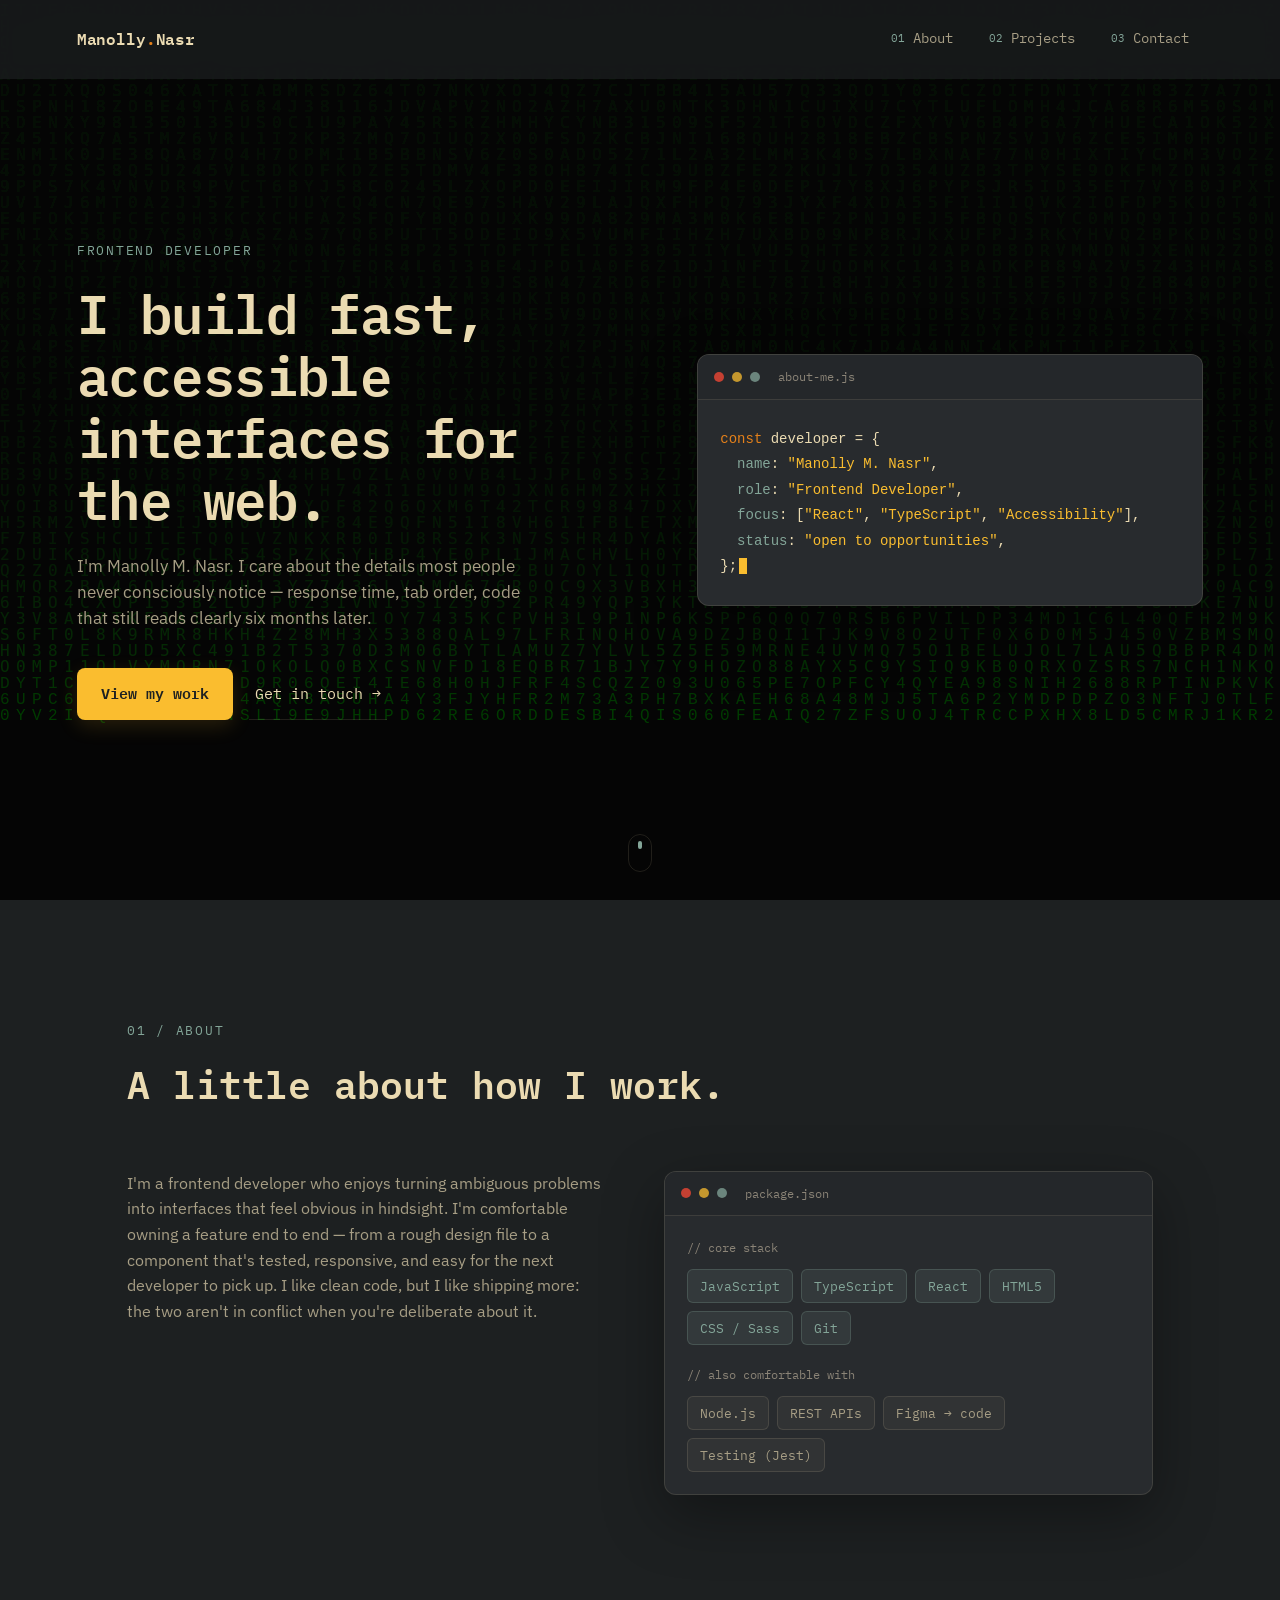
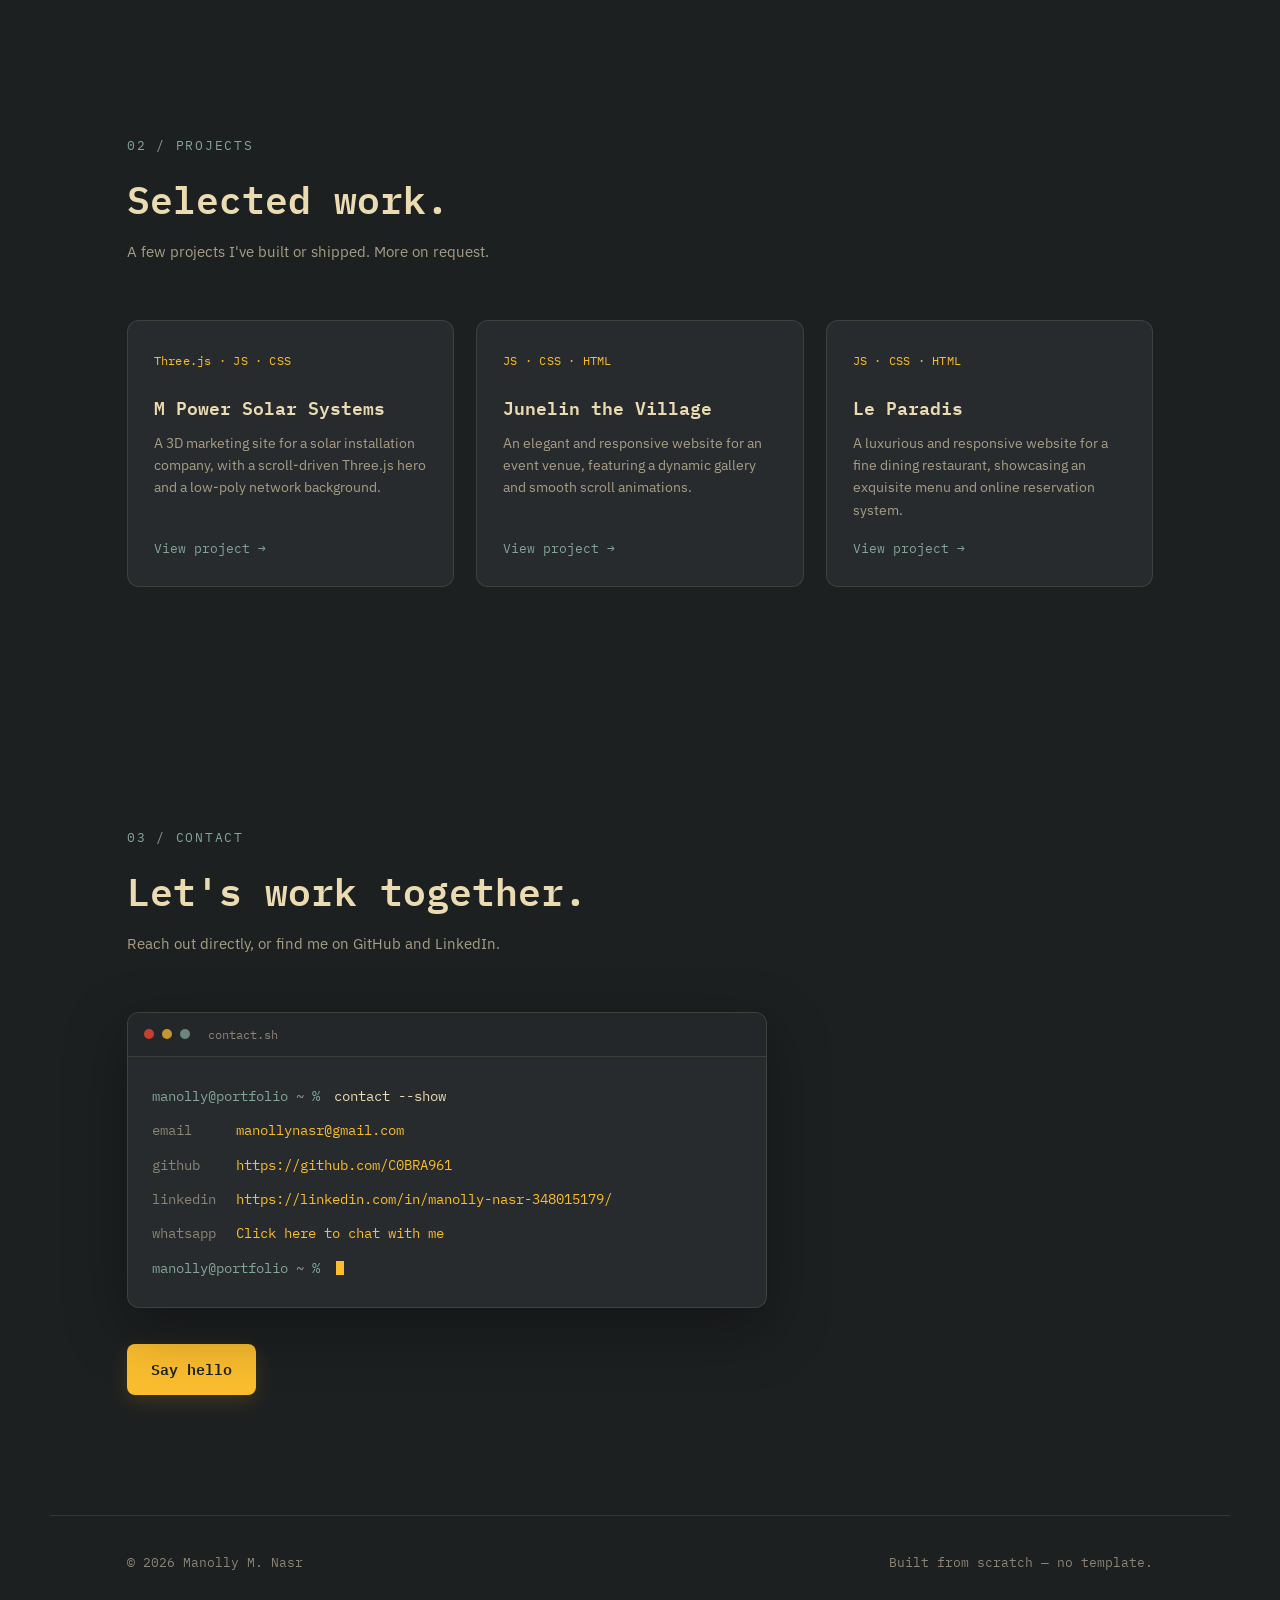
==== commit 9fd6bee4: "CRITICAL FIX: Close all unclosed HTML section tags - this was breaking the entire page structure" ====
--- a/index.html
+++ b/index.html
@@ -131,7 +131,7 @@
         <p>A luxurious and responsive website for a fine dining restaurant, showcasing an exquisite menu and online reservation system.</p>
         <span class="project-link">View project →</span>
       </a>
-
+    </div>
   </section>
 
   <section id="contact" class="content-section">
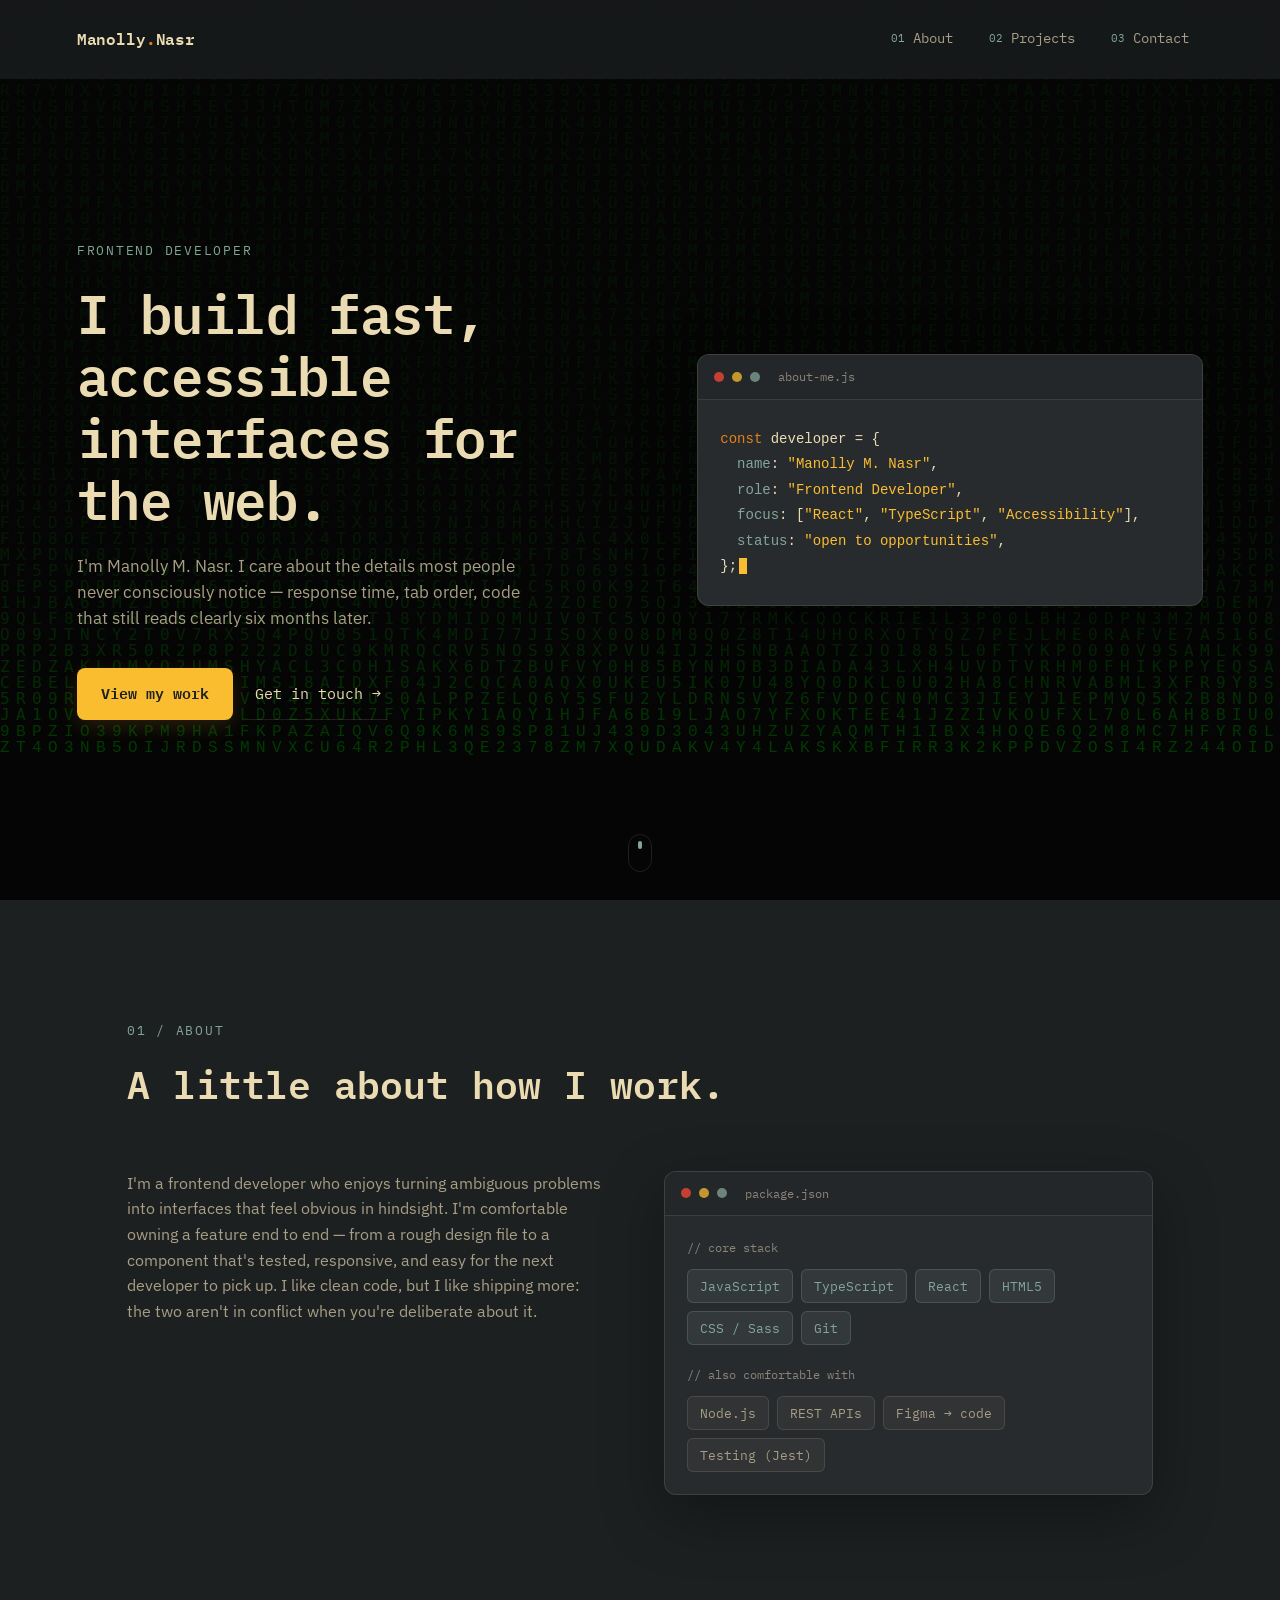
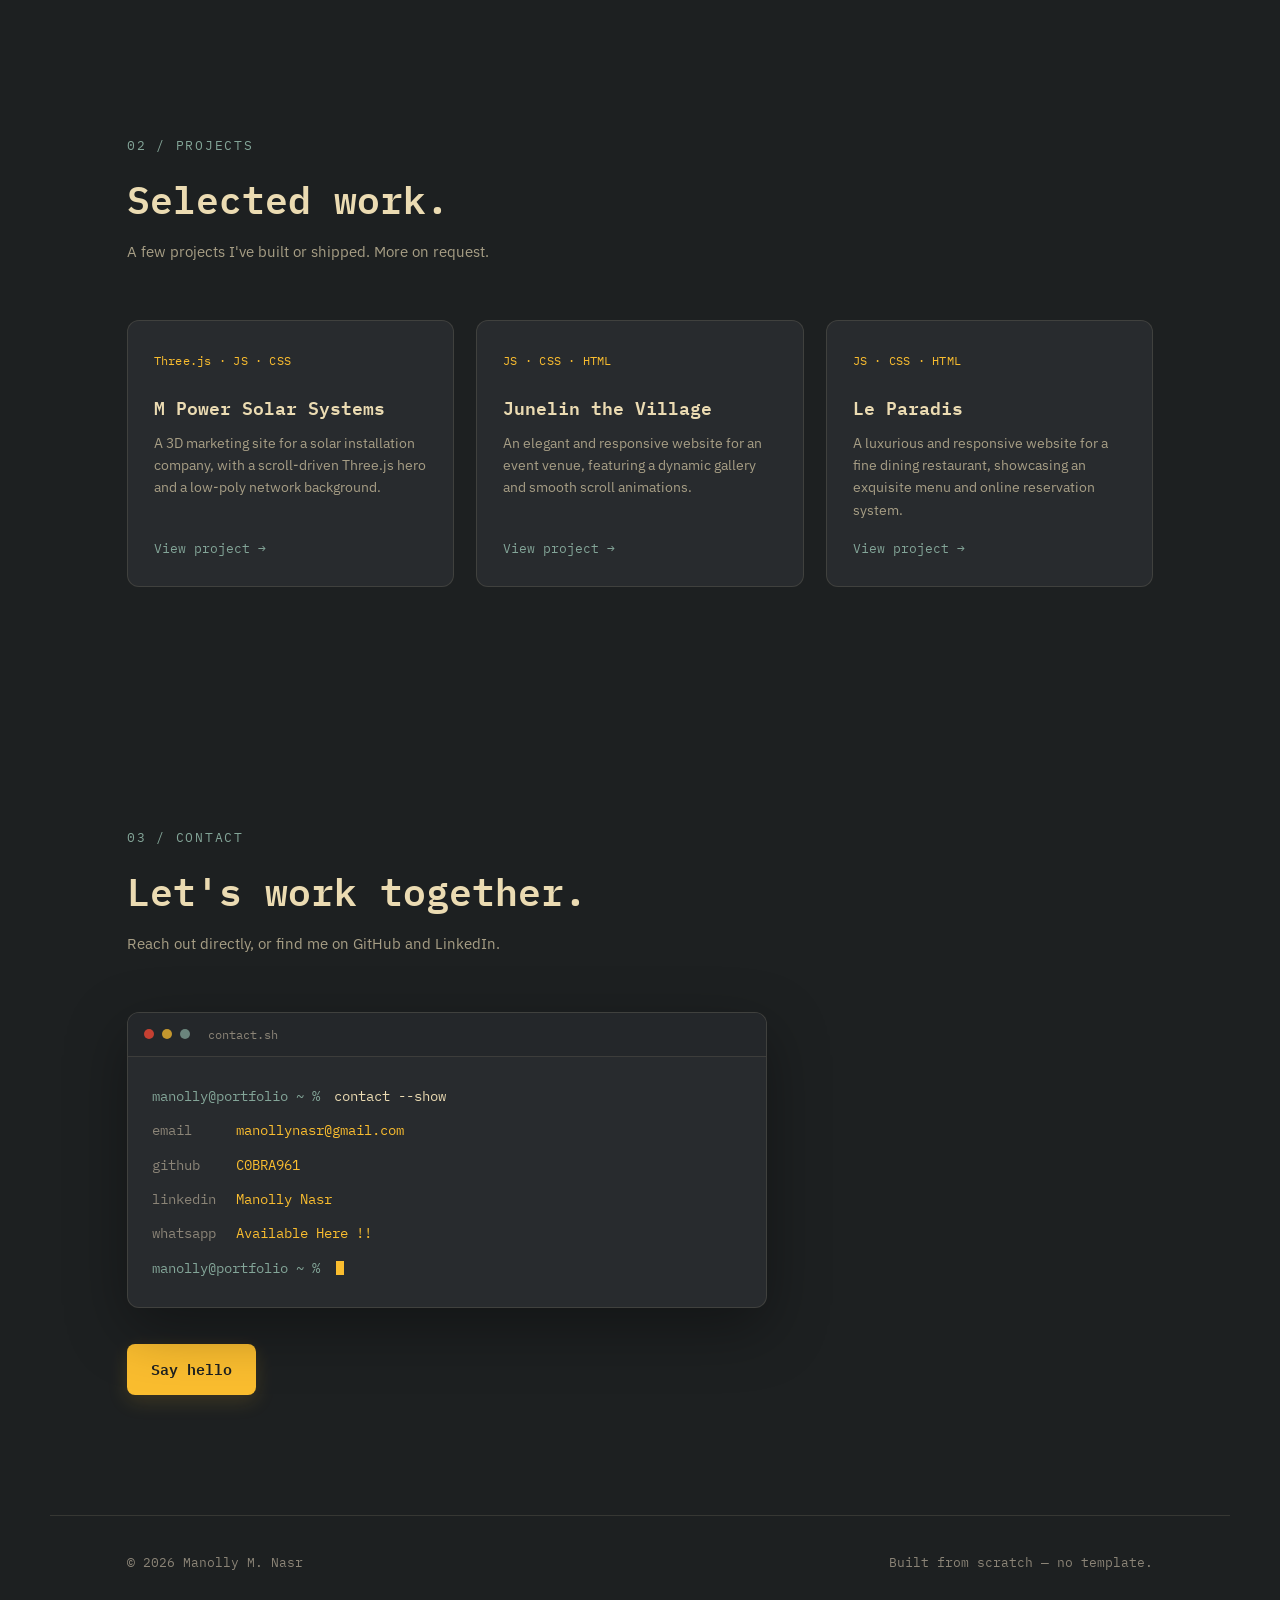
==== commit 8ef936d1: "Update index.html" ====
--- a/index.html
+++ b/index.html
@@ -149,9 +149,9 @@
       <div class="terminal-body">
         <p class="term-line"><span class="prompt">manolly@portfolio ~ %</span> contact --show</p>
         <p class="term-line"><span class="term-key">email</span><button class="term-value copy-btn" data-copy="manollynasr@gmail.com">manollynasr@gmail.com<span class="copy-hint">click to copy</span></button></p>
-        <p class="term-line"><span class="term-key">github</span><a class="term-value" href="https://github.com/C0BRA961" target="_blank" rel="noopener">https://github.com/C0BRA961</a></p>
-        <p class="term-line"><span class="term-key">linkedin</span><a class="term-value" href="https://www.linkedin.com/in/manolly-nasr-348015179/" target="_blank" rel="noopener">https://linkedin.com/in/manolly-nasr-348015179/</a></p>
-        <p class="term-line"><span class="term-key">whatsapp</span><a class="term-value" href="https://wa.me/96170845745" target="_blank" rel="noopener">Click here to chat with me</a></p>
+        <p class="term-line"><span class="term-key">github</span><a class="term-value" href="https://github.com/C0BRA961" target="_blank" rel="noopener">C0BRA961</a></p>
+        <p class="term-line"><span class="term-key">linkedin</span><a class="term-value" href="https://www.linkedin.com/in/manolly-nasr-348015179/" target="_blank" rel="noopener">Manolly Nasr</a></p>
+        <p class="term-line"><span class="term-key">whatsapp</span><a class="term-value" href="https://wa.me/96170845745" target="_blank" rel="noopener">Available Here !!</a></p>
         <p class="term-line"><span class="prompt">manolly@portfolio ~ %</span> <span class="cursor inline" aria-hidden="true"></span></p>
       </div>
     </div>
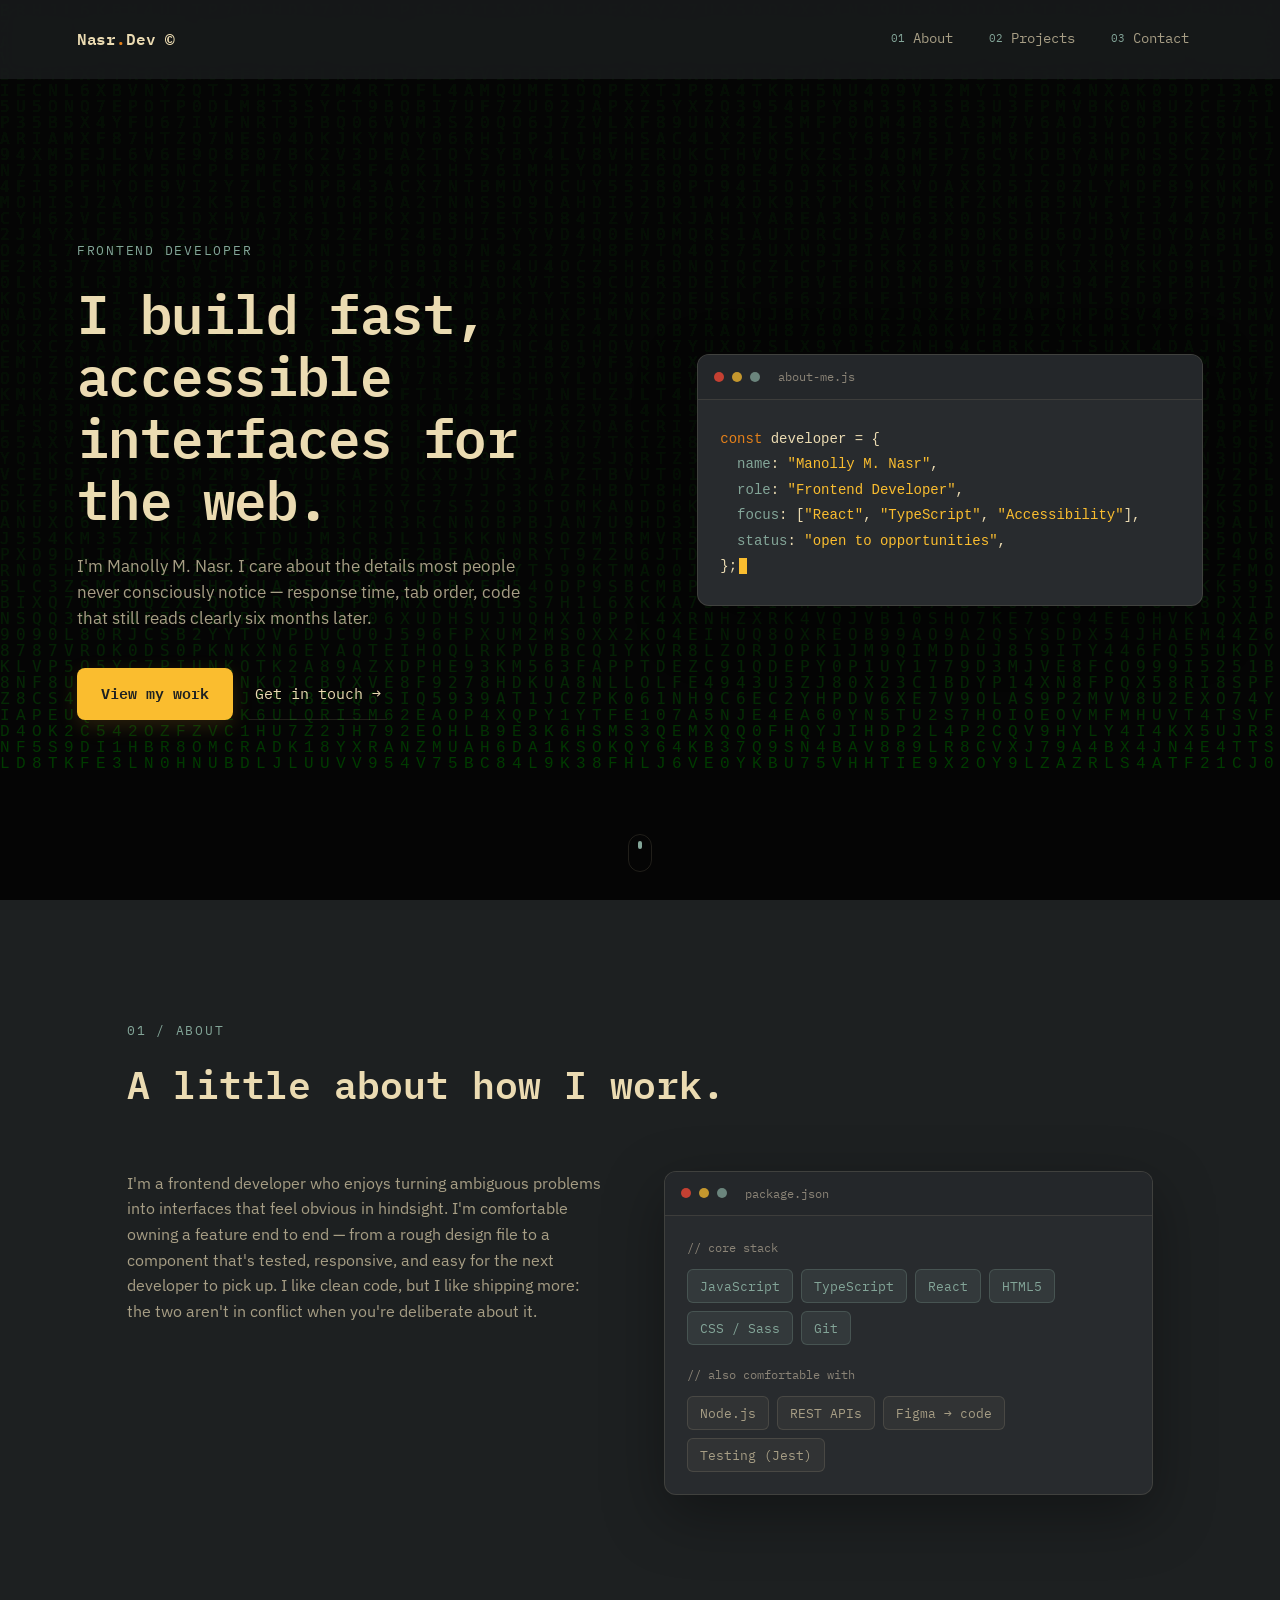
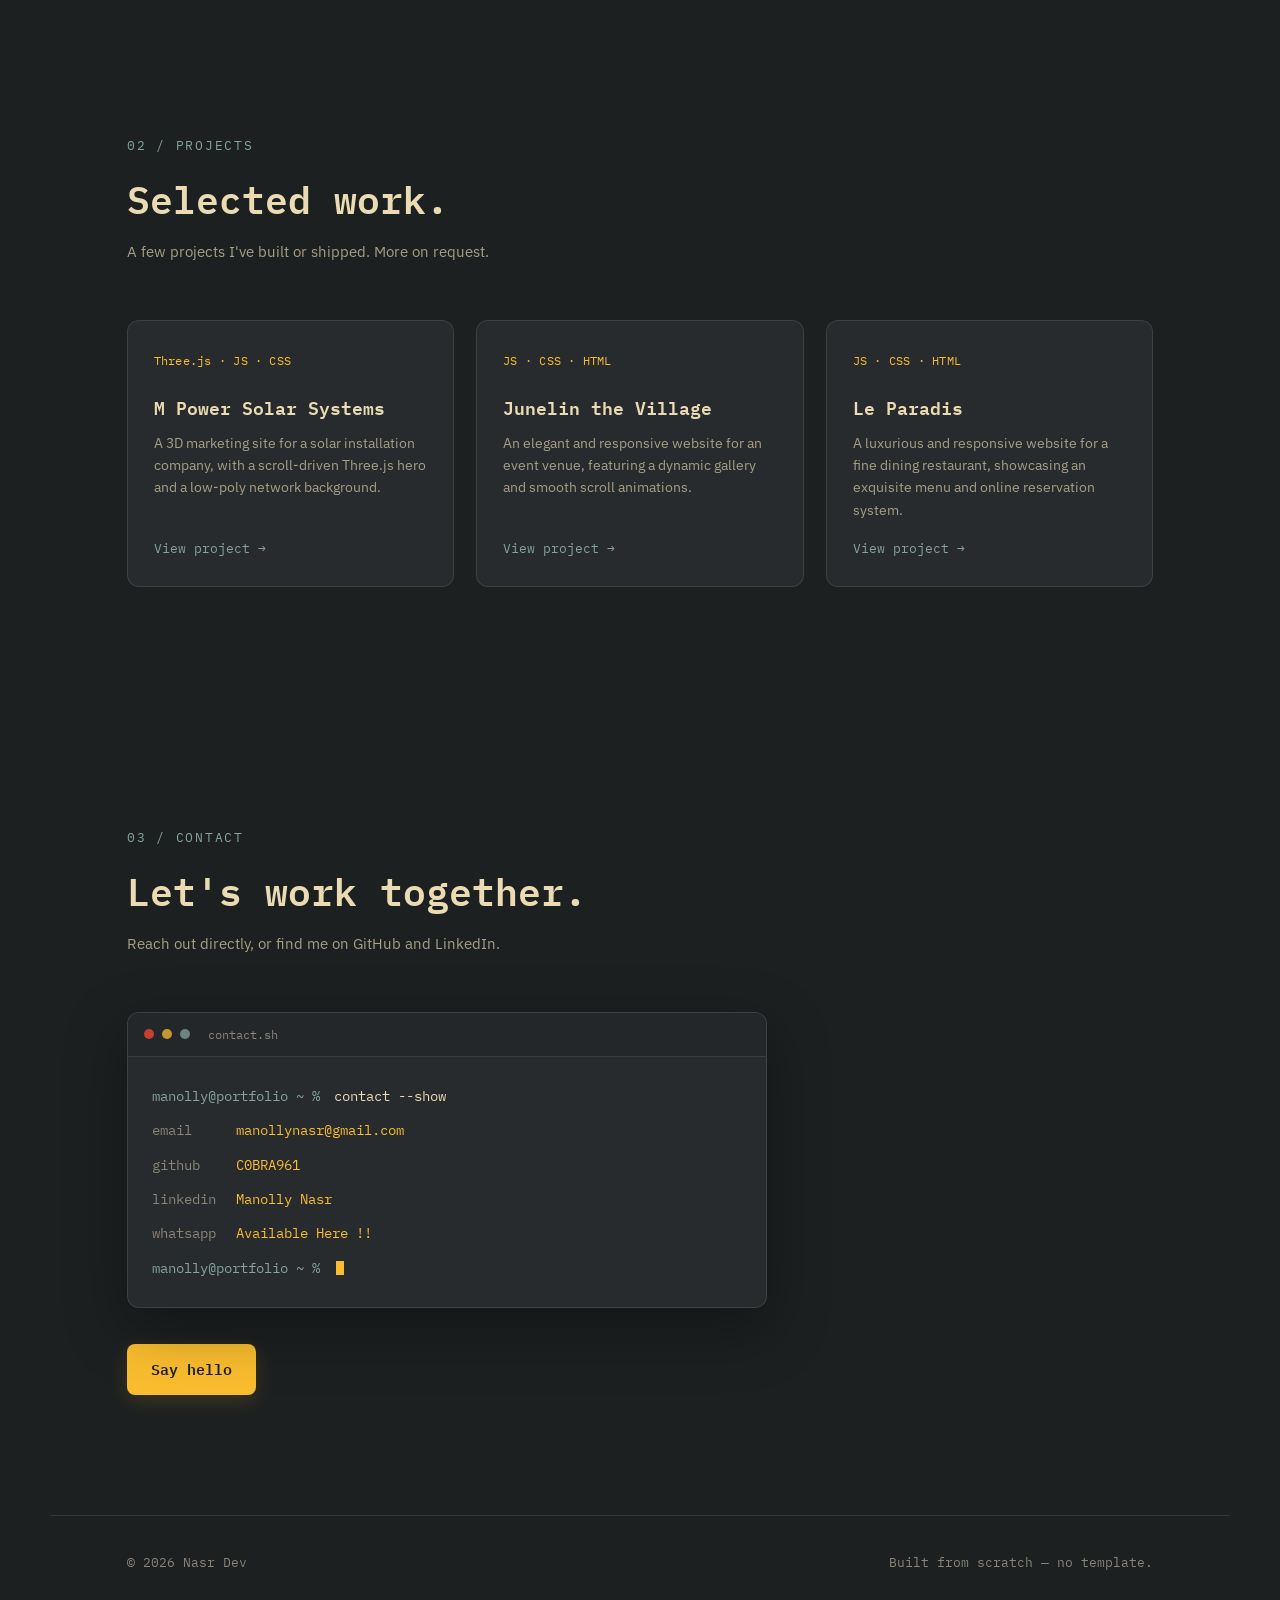
==== commit 945f179c: "Update index.html" ====
--- a/index.html
+++ b/index.html
@@ -17,7 +17,7 @@
 <a class="skip-link" href="#main">Skip to content</a>
 
 <nav id="site-nav">
-  <a href="#top" class="logo">Manolly<span class="accent">.</span>Nasr</a>
+  <a href="#top" class="logo">Nasr<span class="accent">.</span>Dev ©</a>
   <button class="nav-toggle" id="navToggle" aria-label="Toggle navigation" aria-expanded="false">
     <span></span><span></span><span></span>
   </button>
@@ -162,7 +162,7 @@
 </main>
 
 <footer>
-  <span>© <span id="year"></span> Manolly M. Nasr</span>
+  <span>© <span id="year"></span> Nasr Dev </span>
   <span class="footer-note">Built from scratch — no template.</span>
 </footer>
 
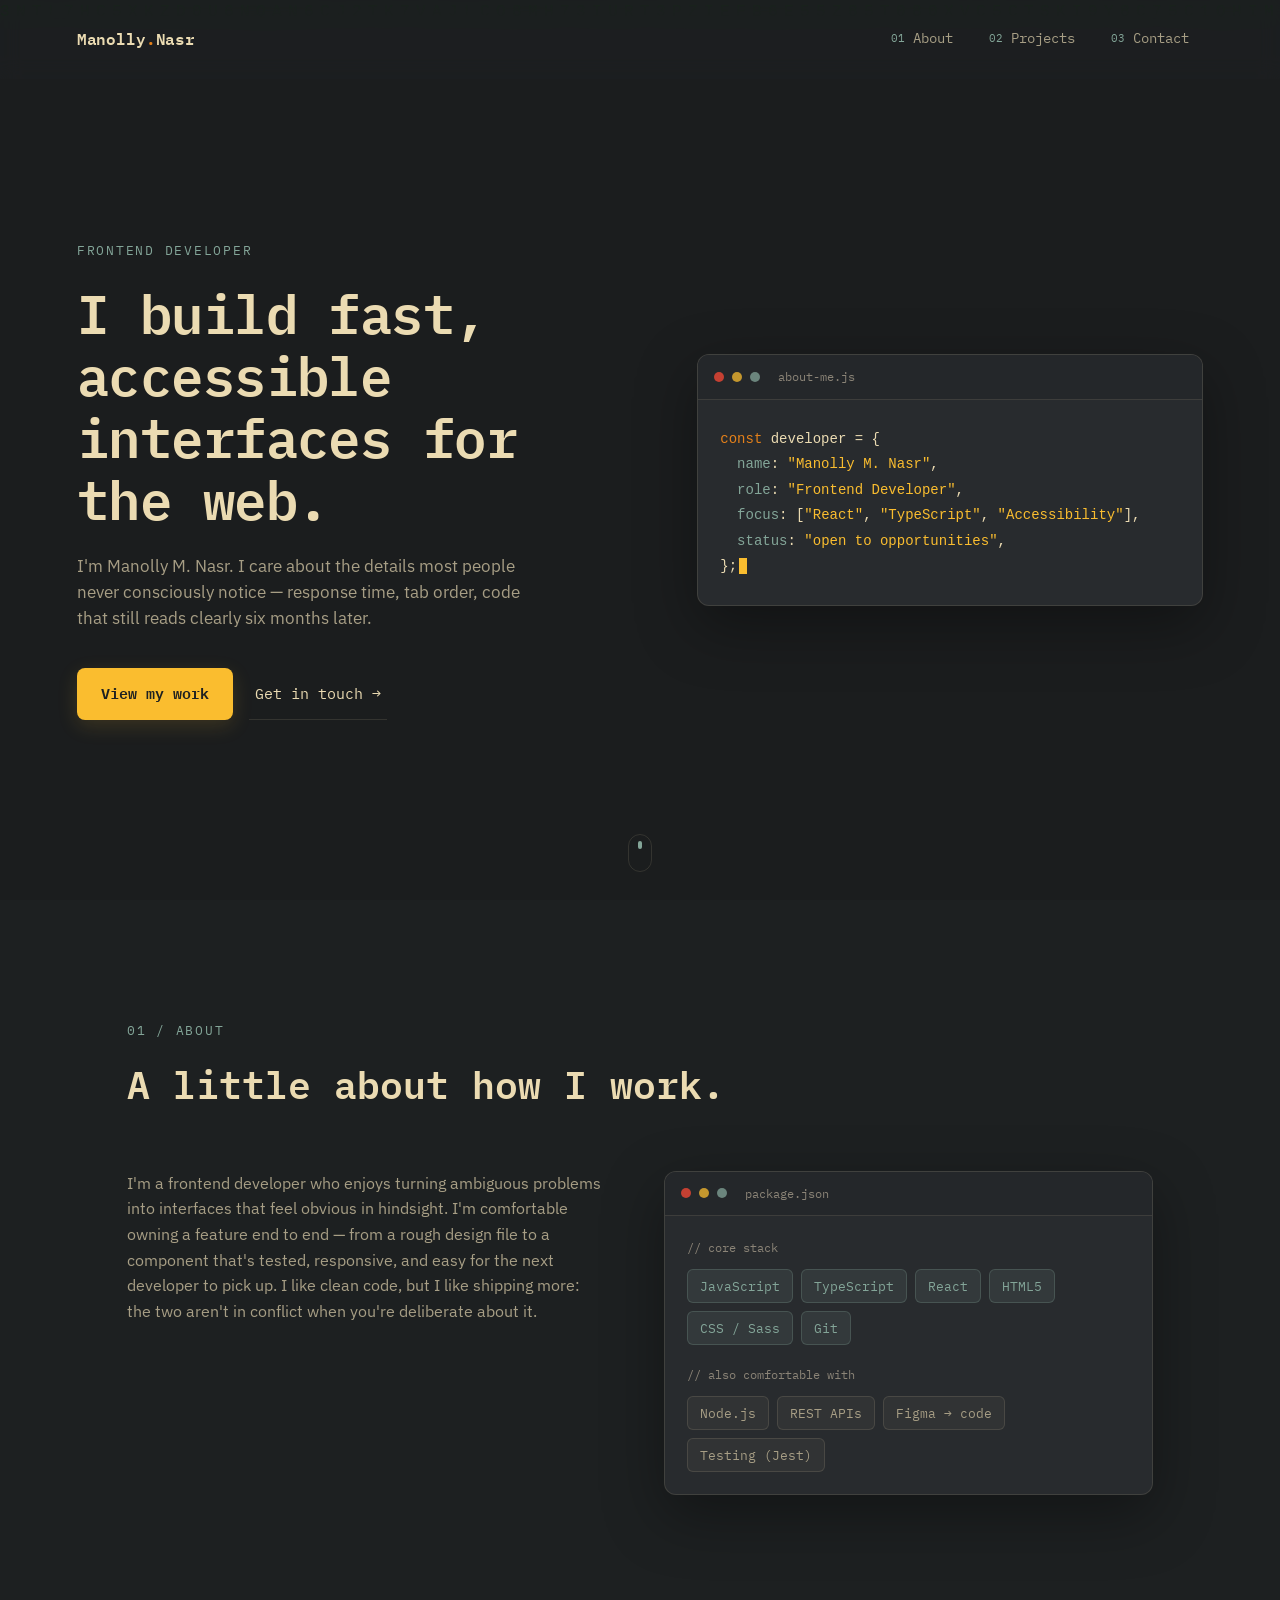
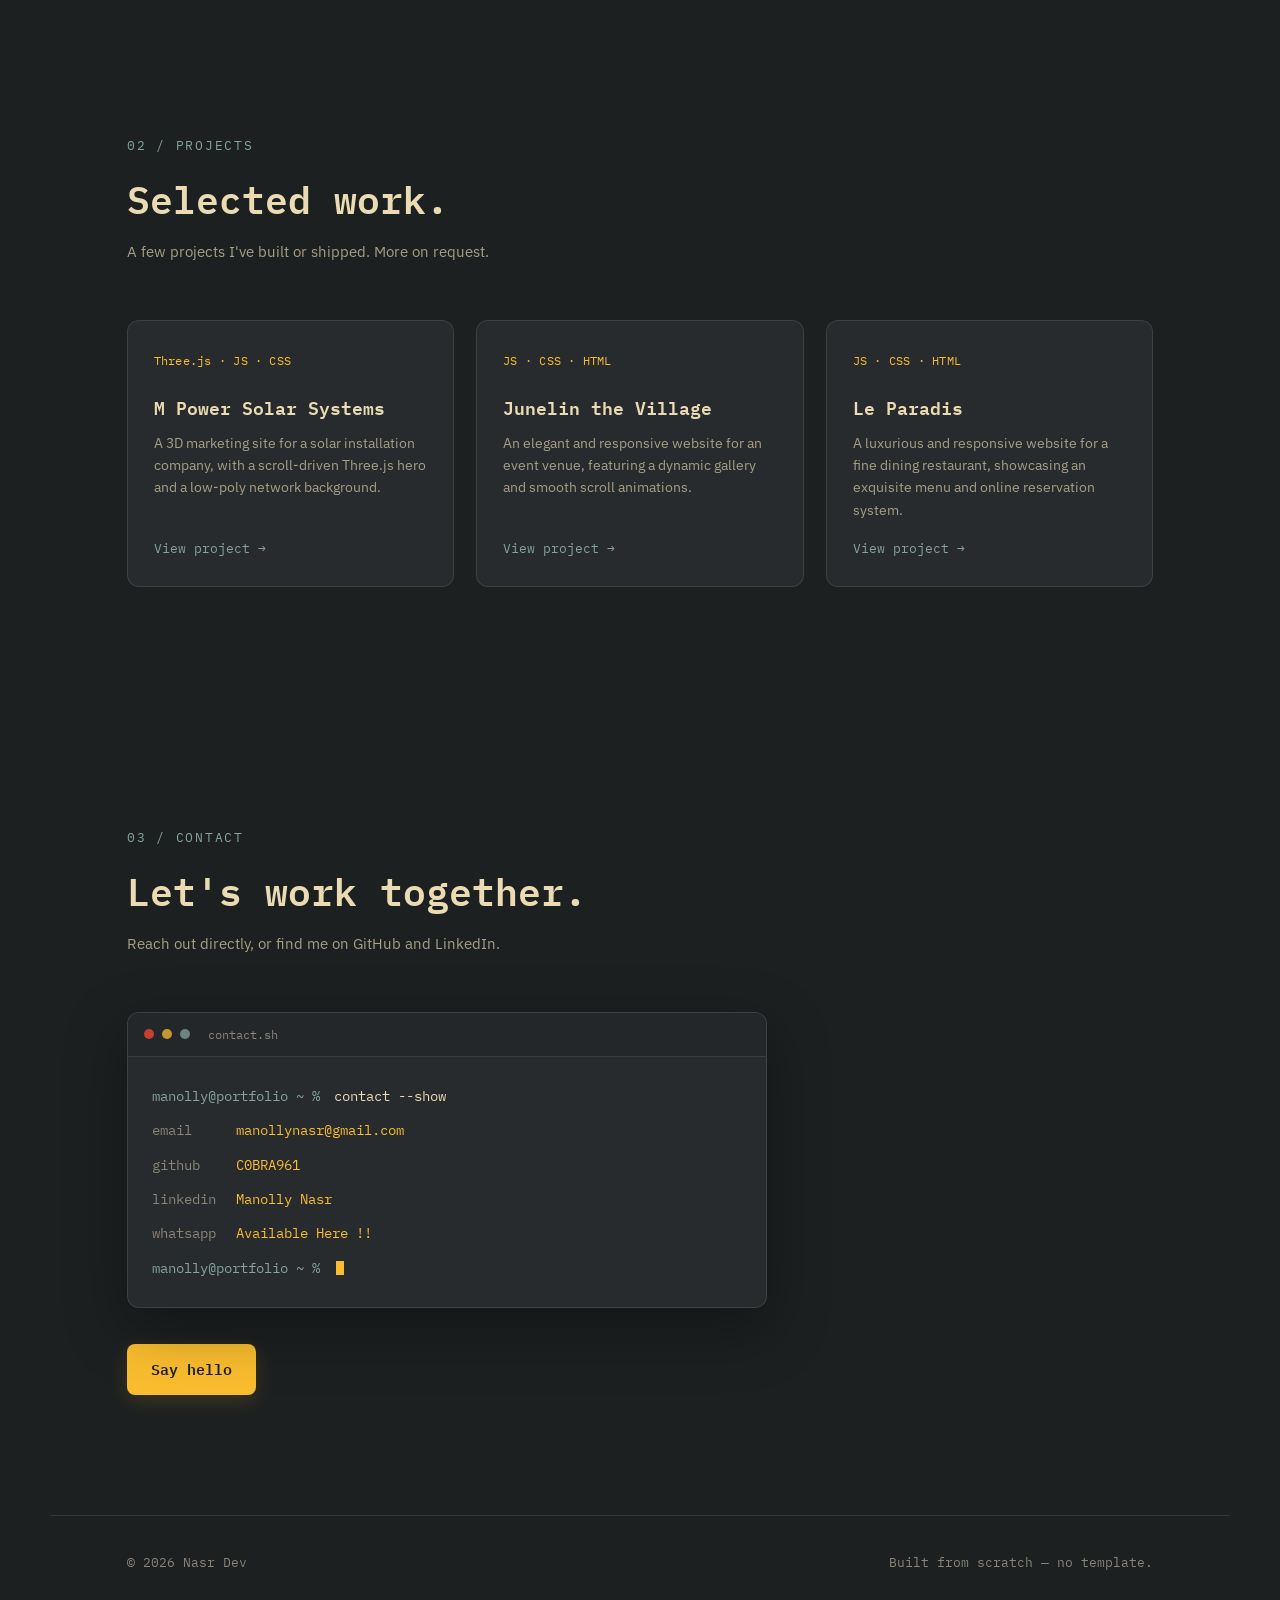
==== commit ac2bc777: "Update index.html" ====
--- a/index.html
+++ b/index.html
@@ -17,7 +17,7 @@
 <a class="skip-link" href="#main">Skip to content</a>
 
 <nav id="site-nav">
-  <a href="#top" class="logo">Nasr<span class="accent">.</span>Dev ©</a>
+  <a href="#top" class="logo">Manolly<span class="accent">.</span>Nasr</a>
   <button class="nav-toggle" id="navToggle" aria-label="Toggle navigation" aria-expanded="false">
     <span></span><span></span><span></span>
   </button>
